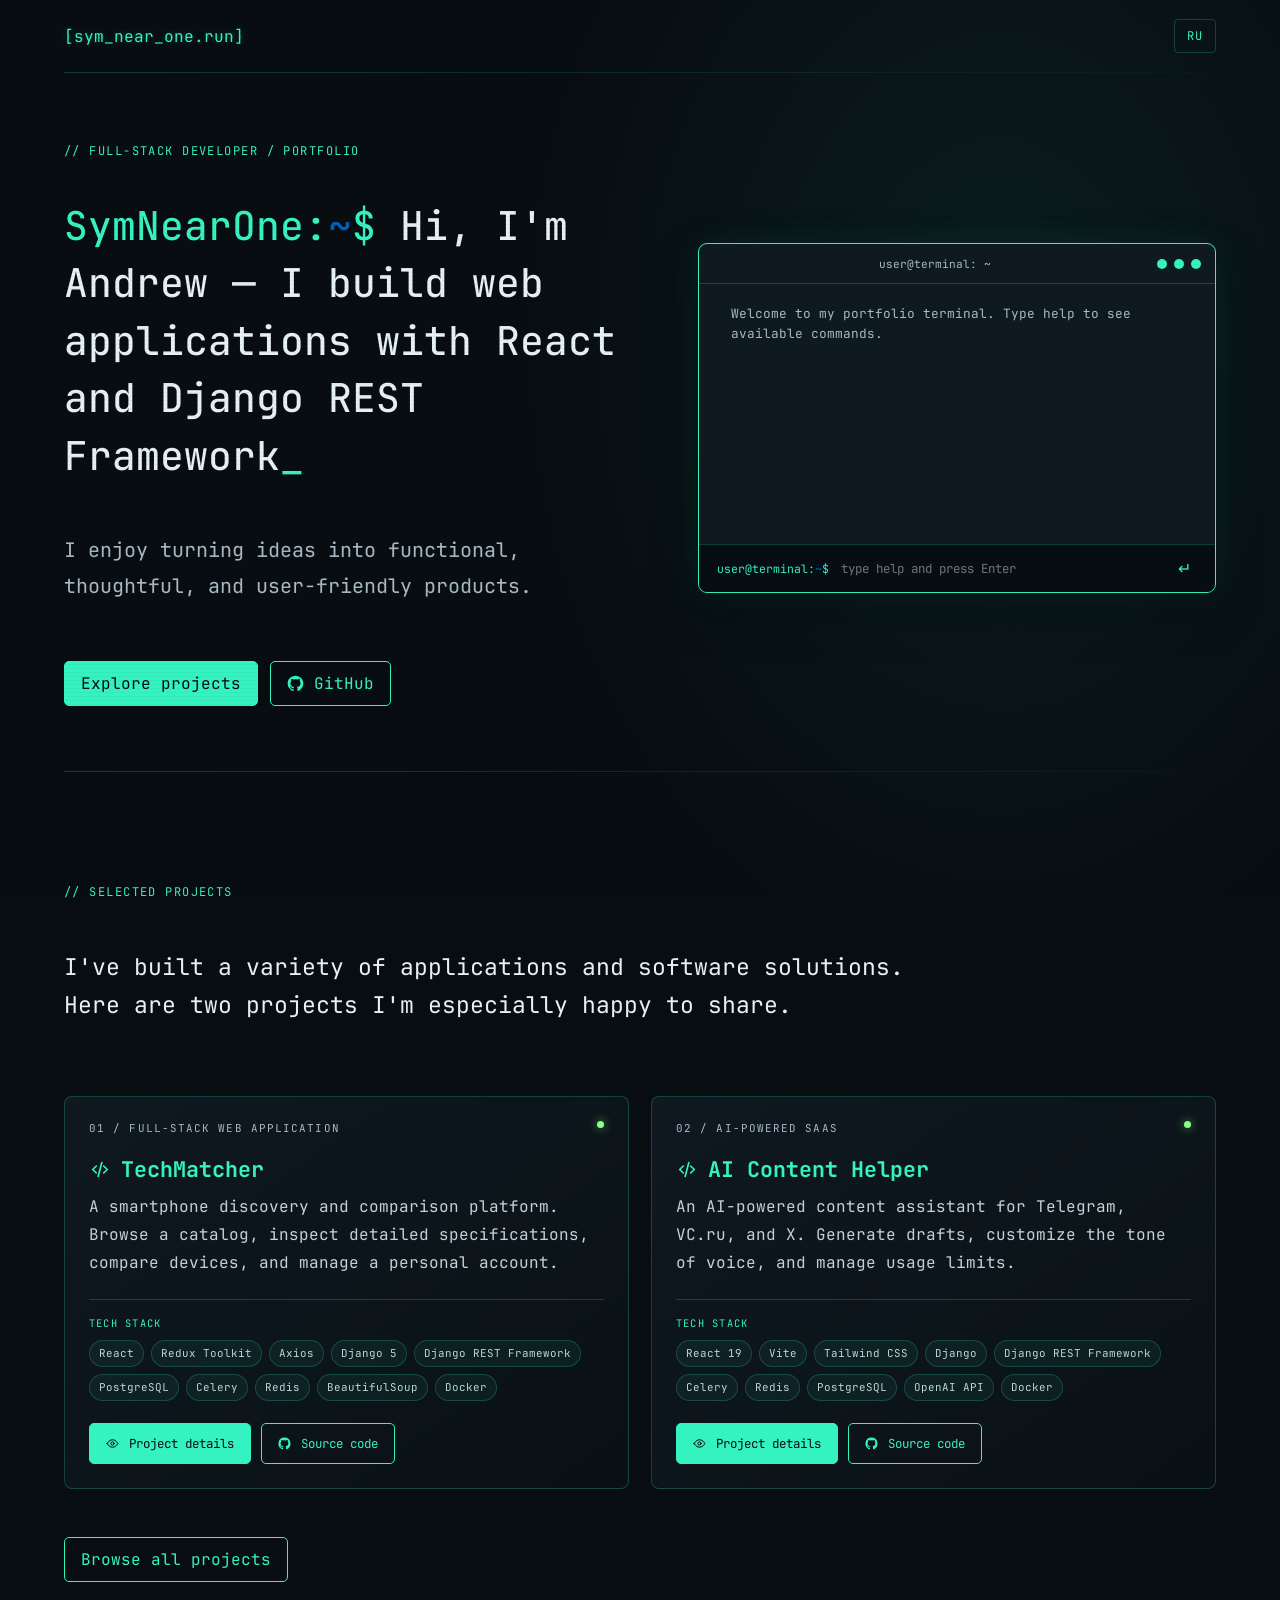
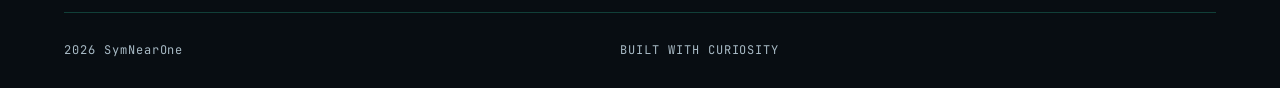
==== index.html @ 3c9dc96f "Add GitHub icon to hero action" ====
<!doctype html>
<html lang="en">
  <head>
    <meta charset="UTF-8" />
    <meta name="viewport" content="width=device-width, initial-scale=1.0" />
    <meta name="theme-color" content="#080d12" />
    <meta
      name="description"
      content="Andrew — full-stack developer building web applications."
    />
    <title>Andrew | Full-stack developer</title>
    <link rel="stylesheet" href="style.css" />
    <script src="projects-data.js" defer></script>
    <script src="script.js" defer></script>
  </head>
  <body>
    <header class="site-header">
      <a class="site-header__brand" href="index.html">[sym_near_one.run]</a>
      <!-- <nav class="site-nav" aria-label="Main navigation">
        <a
          href="index.html"
          aria-current="page"
          data-en="Home"
          data-ru="Главная"
          >Home</a
        >
        <a href="projects.html" data-en="Projects" data-ru="Проекты"
          >Projects</a
        >
        <a href="https://github.com/Na1x-dev" target="_blank" rel="noreferrer"
          >GitHub ↗</a
        >
      </nav> -->
      <button
        class="language-toggle"
        type="button"
        data-language-toggle
        aria-label="Switch language"
      >
        RU
      </button>
    </header>
    <main class="page-main">
      <div class="section-divider" aria-hidden="true"></div>
      <section class="hero">
        <div class="hero__content">
          <p
            class="hero__eyebrow"
            data-en="// FULL-STACK DEVELOPER / PORTFOLIO"
            data-ru="// FULL-STACK РАЗРАБОТЧИК / ПОРТФОЛИО"
          >
            // FULL-STACK DEVELOPER / PORTFOLIO
          </p>
          <h1 class="hero__title">
            <span class="hero__title-author"
              >SymNearOne:<span class="terminal-path">~</span>$ </span
            ><span
              data-en="Hi, I'm Andrew — I build web applications with React and Django REST Framework"
              data-ru="Привет, я Эндрю — разрабатываю веб-приложения на React и Django REST Framework"
              >Hi, I'm Andrew — I build web applications with React and Django
              REST Framework</span
            ><span class="hero__cursor">_</span>
          </h1>
          <p
            class="hero__description"
            data-en="I enjoy turning ideas into functional, thoughtful, and user-friendly products."
            data-ru="Мне нравится превращать идеи в функциональные, продуманные и удобные продукты."
          >
            I enjoy turning ideas into functional, thoughtful, and user-friendly
            products.
          </p>
          <div class="hero__actions">
            <a
              href="projects.html"
              class="button button--primary"
              data-en="Explore projects"
              data-ru="Посмотреть проекты"
              >Explore projects</a
            ><a
              href="https://github.com/Na1x-dev"
              class="button button--secondary"
              target="_blank"
              rel="noreferrer"
              ><img class="button__icon" src="sources/icons/github.svg" alt="" aria-hidden="true" />GitHub</a
            >
          </div>
        </div>
        <div class="hero__visual">
          <div class="terminal-window">
            <div class="terminal-window__bar">
              <span class="terminal-window__bar-status"></span>
              <span>user@terminal: ~</span>
              <div class="terminal-window__dots" aria-hidden="true">
                <span></span><span></span><span></span>
              </div>
            </div>
            <div
              class="terminal-window__content"
              id="terminal-output"
              role="log"
              aria-live="polite"
            >
              <p
                class="terminal-output"
                data-en="Welcome to my portfolio terminal. Type help to see available commands."
                data-ru="Добро пожаловать в терминал портфолио. Введите help для списка команд."
              >
                Welcome to my portfolio terminal. Type help to see available
                commands.
              </p>
            </div>
            <form class="terminal-input" id="terminal-form" autocomplete="off">
              <label class="terminal-input__prompt" for="terminal-command"
                >user@terminal:<span class="terminal-path">~</span>$</label
              ><input
                id="terminal-command"
                name="command"
                type="text"
                spellcheck="false"
                placeholder="type help and press Enter"
              /><button type="submit" aria-label="Run command">↵</button>
            </form>
          </div>
        </div>
      </section>
      <div class="section-divider" aria-hidden="true"></div>
      <section class="about" id="projects">
        <p
          class="section-label"
          data-en="// SELECTED PROJECTS"
          data-ru="// ИЗБРАННЫЕ ПРОЕКТЫ"
        >
          // SELECTED PROJECTS
        </p>
        <h2
          class="about__text"
          data-en="I've built a variety of applications and software solutions. Here are two projects I'm especially happy to share."
          data-ru="Я разрабатывал разные приложения и программные решения. Здесь — два проекта, которыми особенно хочу поделиться."
        >
          I've built a variety of applications and software solutions. Here are
          two projects I'm especially happy to share.
        </h2>
        <div class="projects-grid" id="featured-projects"></div>
        <div class="section-actions">
          <a
            class="button button--secondary"
            href="projects.html"
            data-en="Browse all projects"
            data-ru="Все проекты"
            >Browse all projects</a
          >
        </div>
      </section>
    </main>
    <footer class="site-footer">
      <span><span id="current-year"></span> SymNearOne</span
      ><span data-en="BUILT WITH CURIOSITY" data-ru="СОЗДАНО С ЛЮБОПЫТСТВОМ"
        >BUILT WITH CURIOSITY</span
      ><span class="footer-accent"></span>
    </footer>
  </body>
</html>
---- style.css ----
:root {
  color-scheme: dark;
  --text-color: #e5f0f4;
  --accent-color: #35f2c1;
  --background-color: #080d12;
  --surface-color: #101a21;
  --status-color: #8bff8a;
  --muted-color: #a8bac5;
  --border-color: rgba(53, 242, 193, 0.22);
  --terminal-path-color: #0061bb;
  --font-text: Inter, sans-serif;
  --font-mono: "JetBrains Mono", monospace;
}

@font-face {
  font-family: "JetBrains Mono";
  src: url("sources/fonts/JetBrainsMono-2.304/fonts/variable/JetBrainsMono[wght].ttf")
    format("truetype");
  font-weight: 100 800;
  font-style: normal;
  font-display: swap;
}

* {
  box-sizing: border-box;
}

html {
  scroll-behavior: smooth;
}

body {
  min-height: 100vh;
  margin: 0;
  padding: 0 5%;
  background:
    radial-gradient(
      ellipse at 78% 20%,
      rgba(53, 242, 193, 0.07),
      transparent 34%
    ),
    var(--background-color);
  color: var(--text-color);
  font-family: var(--font-mono);
}

.site-header,
.site-footer {
  display: flex;
  align-items: center;
  justify-content: space-between;
  min-height: 72px;
  gap: 20px;
}

.site-header__brand {
  color: var(--accent-color);
  text-decoration: none;
}

.site-header__status,
.site-footer,
.section-label {
  color: var(--muted-color);
  font-size: 0.75rem;
  letter-spacing: 0.08em;
}

.status-dot,
.project-card__indicator {
  display: inline-block;
  width: 7px;
  height: 7px;
  margin-right: 8px;
  border-radius: 50%;
  background: var(--status-color);
  box-shadow: 0 0 10px rgba(139, 255, 138, 0.65);
}

.section-divider {
  width: 100%;
  height: 1px;
  /* margin: 18px 0; */
  background: linear-gradient(
    90deg,
    var(--border-color),
    rgba(53, 242, 193, 0.02)
  );
}

.hero {
  display: flex;
  flex-direction: row;
  align-items: center;
  justify-content: space-between;
  gap: clamp(20px, 5vw, 50px);
  padding: 5% 0 65px;
}

.hero__content {
  display: flex;
  flex-direction: column;
  min-width: 0;
  width: 60%;
  gap: 1vh;
}

.hero__eyebrow,
.section-label {
  color: var(--accent-color);
  letter-spacing: 0.12em;
  font-size: 0.75rem;
}

.hero__title,
.intro__title {
  margin: 18px 0;
  color: var(--text-color);
  font-size: clamp(1.65rem, 3.1vw, 2.8rem);
  line-height: 1.45;
  font-weight: 500;
}

.hero__title-author {
  color: var(--accent-color);
}

.hero__cursor,
.terminal-cursor {
  color: var(--accent-color);
  animation: cursor-blink 1s steps(2, start) infinite;
}

@keyframes cursor-blink {
  to {
    visibility: hidden;
  }
}

.hero__description {
  max-width: 700px;
  color: var(--muted-color);
  line-height: 1.8;
  font-size: 20px;
}

.hero__actions {
  display: flex;
  flex-wrap: wrap;
  gap: 12px;
  margin-top: 28px;
}

.button {
  display: inline-flex;
  align-items: center;
  gap: 10px;
  padding: 11px 16px;
  border: 1px solid var(--accent-color);
  border-radius: 5px;
  color: var(--accent-color);
  text-decoration: none;
  transition:
    background-color 180ms ease,
    color 180ms ease,
    transform 180ms ease;
}

.button--primary {
  background: var(--accent-color);
  color: var(--background-color);
}
.button--primary:hover {
  background: transparent;
  color: var(--accent-color);
  box-shadow: 0 12px 35px rgba(53, 242, 193, 0.07);
}
.button--secondary {
  background: transparent;
}
.button--secondary:hover {
  background: var(--accent-color);
  color: var(--background-color);
  box-shadow: 0 12px 35px rgba(53, 242, 193, 0.07);
}

.terminal-window {
  position: relative;
  overflow: hidden;
  min-height: 300px;
  border: 1px solid var(--accent-color);
  border-radius: 9px;
  background: rgba(16, 26, 33, 0.96);
  box-shadow:
    0 0 35px rgba(53, 242, 193, 0.08),
    0 18px 50px rgba(0, 0, 0, 0.25);
}

.terminal-path {
  color: var(--terminal-path-color);
}

.terminal-window__bar {
  display: flex;
  align-items: center;

  justify-content: space-between;
  gap: 12px;
  min-height: 40px;
  padding: 0 14px;
  border-bottom: 1px solid var(--border-color);
  color: var(--muted-color);
  font-size: 0.7rem;
}

.terminal-window__dots {
  display: flex;
  gap: 7px;
}
.terminal-window__dots span {
  width: 10px;
  height: 10px;
  border-radius: 50%;
  background: #60727b;
}
.terminal-window__dots span {
  background: var(--accent-color);
}

.terminal-window__bar-status {
  color: var(--accent-color);
}

.terminal-window__content {
  position: relative;
  min-height: 260px;
  padding: 20px;
  font-size: clamp(0.68rem, 1vw, 0.82rem);
  line-height: 1.5;
}

.terminal-window__content p {
  position: relative;
  z-index: 1;
  margin: 0 0 10px;
}
.terminal-prompt {
  color: var(--accent-color);
}
.terminal-output {
  padding-left: 12px;
  color: var(--muted-color);
}
.terminal-output--success {
  color: var(--status-color);
}

.terminal-decoration {
  position: absolute;
  right: 16px;
  bottom: 12px;
  width: 34%;
  max-width: 180px;
  opacity: 0.25;
  stroke: var(--accent-color);
  stroke-width: 1.5;
}

.intro {
  padding: 42px 0;
}
.intro__title {
  max-width: 1000px;
  margin: 0;
  font-size: clamp(1.35rem, 2.4vw, 2rem);
}

.about {
  padding: 100px 0 30px;
  display: flex;
  flex-direction: column;
  gap: 20px;
}

.about__text {
  max-width: 850px;
  margin: 16px 0 32px;
  color: var(--text-color);
  font-size: clamp(1.1rem, 1.8vw, 1.5rem);
  line-height: 1.65;
  font-weight: 400;
}

.projects-grid {
  margin-top: 20px;
  display: grid;
  grid-template-columns: repeat(2, minmax(0, 1fr));
  gap: 22px;
}

.project-card {
  display: flex;
  flex-direction: column;
  min-width: 0;
  padding: 24px;
  border: 1px solid var(--border-color);
  border-radius: 8px;
  background: linear-gradient(
    145deg,
    rgba(16, 26, 33, 0.95),
    rgba(10, 17, 22, 0.9)
  );
  transition:
    border-color 180ms ease,
    transform 180ms ease,
    box-shadow 180ms ease;
}

.project-card:hover {
  transform: translateY(-4px);
  border-color: var(--accent-color);
  box-shadow: 0 12px 35px rgba(53, 242, 193, 0.07);
}

.project-card__topline {
  display: flex;
  justify-content: space-between;
  color: var(--muted-color);
  font-size: 0.68rem;
  letter-spacing: 0.1em;
}

.project-card__indicator {
  margin: 0;
}
.project-card__title {
  margin: 24px 0 10px;
  color: var(--accent-color);
  font-size: 1.35rem;
}
.project-card__description {
  color: var(--muted-color);
  line-height: 1.75;
}
.project-card__stack {
  margin-top: auto;
  padding-top: 14px;
  color: var(--text-color);
  font-size: 0.75rem;
  line-height: 1.8;
}
.project-card__link {
  align-self: flex-start;
  margin-top: 18px;
  color: var(--accent-color);
  text-decoration: none;
}
.project-card__link:hover {
  text-decoration: underline;
}

.site-footer {
  min-height: 76px;
  border-top: 1px solid var(--border-color);
}

.footer-accent {
  color: var(--accent-color);
}

@media (max-width: 760px) {
  body {
    padding: 0 6%;
  }
  .hero {
    grid-template-columns: 1fr;
    padding: 35px 0 45px;
  }
  .hero__visual {
    width: 100%;
  }
  .projects-grid {
    grid-template-columns: 1fr;
  }
  .site-footer {
    align-items: flex-start;
    flex-direction: column;
    justify-content: center;
    gap: 8px;
    padding: 18px 0;
  }
}

@media (prefers-reduced-motion: reduce) {
  *,
  *::before,
  *::after {
    scroll-behavior: auto !important;
    animation-duration: 0.01ms !important;
    transition-duration: 0.01ms !important;
  }
}

/* Shared navigation and interactive terminal */
.site-nav {
  display: flex;
  align-items: center;
  gap: 22px;
}
.site-nav a,
.text-link {
  color: var(--muted-color);
  font-size: 0.78rem;
  text-decoration: none;
}
.site-nav a:hover,
.site-nav a[aria-current="page"],
.text-link:hover {
  color: var(--accent-color);
}
.terminal-input {
  position: relative;
  z-index: 2;
  display: flex;
  align-items: center;
  gap: 10px;
  padding: 12px 18px;
  border-top: 1px solid var(--border-color);
  background: rgba(5, 10, 14, 0.7);
}
.terminal-input__prompt {
  flex: 0 0 auto;
  color: var(--accent-color);
  font-size: 0.72rem;
}
.terminal-input input {
  width: 100%;
  min-width: 0;
  border: 0;
  outline: 0;
  background: transparent;
  color: var(--text-color);
  font: inherit;
  font-size: 0.78rem;
}
.terminal-input button {
  border: 0;
  background: transparent;
  color: var(--accent-color);
  font: inherit;
  cursor: pointer;
}
.terminal-window__content {
  max-height: 290px;
  overflow-y: auto;
}
.terminal-window__content p {
  overflow-wrap: anywhere;
}
.terminal-command-line {
  color: var(--accent-color);
}
.terminal-error {
  color: #ff8585;
}
.projects-page,
.project-detail {
  min-height: 65vh;
  padding: 42px 0 70px;
}
.page-title {
  margin: 16px 0;
  color: var(--text-color);
  font-size: clamp(2rem, 5vw, 3.8rem);
  line-height: 1.2;
  font-weight: 500;
}
.page-lead {
  max-width: 760px;
  color: var(--muted-color);
  line-height: 1.8;
}
.projects-toolbar {
  display: flex;
  align-items: center;
  justify-content: space-between;
  gap: 16px;
  margin: 34px 0 18px;
  padding-bottom: 14px;
  border-bottom: 1px solid var(--border-color);
}
.projects-grid--archive {
  grid-template-columns: repeat(2, minmax(0, 1fr));
}
.section-actions {
  margin-top: 28px;
}
.project-card__actions {
  display: flex;
  flex-wrap: wrap;
  gap: 20px;
  margin-top: 16px;
}
.project-card__actions .project-card__link {
  margin-top: 0;
}
.detail-layout {
  display: grid;
  grid-template-columns: repeat(2, minmax(0, 1fr));
  gap: 20px;
  margin: 34px 0;
}
.detail-panel {
  padding: 24px;
  border: 1px solid var(--border-color);
  border-radius: 8px;
  background: rgba(16, 26, 33, 0.7);
}
.detail-panel__title {
  margin-top: 0;
  color: var(--accent-color);
  font-size: 1.1rem;
}
.feature-list {
  padding-left: 20px;
  color: var(--muted-color);
  line-height: 2;
}
.stack-list {
  display: flex;
  flex-wrap: wrap;
  gap: 9px;
  padding: 0;
  list-style: none;
}
.stack-list li {
  padding: 7px 10px;
  border: 1px solid var(--border-color);
  border-radius: 4px;
  color: var(--muted-color);
  font-size: 0.78rem;
}
@media (max-width: 760px) {
  .site-header {
    flex-wrap: wrap;
    padding: 14px 0;
  }
  .site-nav {
    order: 3;
    width: 100%;
    justify-content: space-between;
  }
  .site-header__status {
    font-size: 0.65rem;
  }
  .terminal-input {
    flex-wrap: wrap;
  }
  .projects-grid--archive,
  .detail-layout {
    grid-template-columns: 1fr;
  }
  .projects-toolbar {
    align-items: flex-start;
    flex-direction: column;
  }
}

/* Language switcher */
.language-toggle {
  flex: 0 0 auto;
  padding: 8px 12px;
  border: 1px solid var(--border-color);
  border-radius: 4px;
  background: transparent;
  color: var(--accent-color);
  font: inherit;
  font-size: 0.75rem;
  letter-spacing: 0.08em;
  cursor: pointer;
  transition:
    background-color 180ms ease,
    color 180ms ease,
    border-color 180ms ease;
}
.language-toggle:hover {
  border-color: var(--accent-color);
  background: var(--accent-color);
  color: var(--background-color);
}


/* Small visual polish: CRT layer, project cards, icons, and native scrollbars. */
.site-header__brand {
  position: relative;
  display: inline-block;
  text-shadow: 0 0 8px rgba(53, 242, 193, 0.28);
  animation: brand-flicker 7s infinite;
}
.site-header__brand::after {
  content: "[sym_near_one.run]";
  position: absolute;
  inset: 0;
  color: var(--accent-color);
  opacity: 0.22;
  transform: translateX(1px);
  clip-path: inset(48% 0 38% 0);
  pointer-events: none;
}
@keyframes brand-flicker {
  0%, 96%, 100% { opacity: 1; }
  97% { opacity: 0.82; }
  98% { opacity: 1; }
}
body::after {
  content: "";
  position: fixed;
  inset: 0;
  z-index: 50;
  pointer-events: none;
  background: repeating-linear-gradient(
    to bottom,
    rgba(0, 0, 0, 0.11) 0,
    rgba(0, 0, 0, 0.11) 1px,
    transparent 1px,
    transparent 4px
  );
  opacity: 0.28;
}
.project-card {
  position: relative;
  gap: 0;
}
.project-card--clickable {
  cursor: pointer;
}
.project-card__hit-area {
  position: absolute;
  z-index: 1;
  inset: 0;
  border-radius: inherit;
}
.project-card__hit-area:focus-visible {
  outline: 2px solid var(--accent-color);
  outline-offset: 4px;
}
.project-card__topline,
.project-card__main,
.project-card__meta,
.project-card__actions {
  position: relative;
  z-index: 2;
  pointer-events: none;
}
.project-card__actions a {
  pointer-events: auto;
}
.project-card__title {
  display: flex;
  align-items: center;
  gap: 10px;
  margin: 20px 0 10px;
}
.project-card__title-icon,
.button__icon {
  display: inline-block;
  width: 1em;
  height: 1em;
  flex: 0 0 auto;
  object-fit: contain;
}
.project-card__description {
  max-width: 62ch;
  margin: 0;
  color: #c3d1d8;
  line-height: 1.75;
}
.project-card__meta {
  margin-top: 22px;
  padding-top: 16px;
  border-top: 1px solid var(--border-color);
}
.project-card__meta-label {
  display: block;
  margin-bottom: 10px;
  color: var(--accent-color);
  font-size: 0.65rem;
  letter-spacing: 0.12em;
}
.project-card__stack {
  display: flex;
  flex-wrap: wrap;
  gap: 7px;
  margin: 0;
  padding: 0;
}
.project-card__tag {
  display: inline-flex;
  align-items: center;
  padding: 5px 9px;
  border: 1px solid rgba(53, 242, 193, 0.2);
  border-radius: 999px;
  background: rgba(53, 242, 193, 0.055);
  color: #b9d8d1;
  font-size: 0.68rem;
  line-height: 1.35;
}
.project-card__actions {
  display: flex;
  flex-wrap: wrap;
  gap: 10px;
  margin-top: 22px;
}
.project-card__actions .button {
  font-size: 0.78rem;
}
.project-card__actions .button:hover {
  transform: translateY(-2px);
}
.project-card:hover .project-card__title {
  text-shadow: 0 0 12px rgba(53, 242, 193, 0.18);
}
.button__icon {
  width: 1.05em;
  height: 1.05em;
}
.button--primary .button__icon {
  filter: brightness(0);
}
.button--secondary .button__icon {
  filter: none;
}
.project-card__indicator {
  flex: 0 0 auto;
}

/* Transparent track; accent thumb and arrow controls where WebKit supports them.
   scrollbar-gutter stays automatic so the page does not reserve an extra gutter. */
html {
  scrollbar-gutter: auto;
  scrollbar-width: thin;
  scrollbar-color: var(--accent-color) transparent;
}
html::-webkit-scrollbar,
body::-webkit-scrollbar {
  width: 11px;
  height: 11px;
}
html::-webkit-scrollbar-track,
body::-webkit-scrollbar-track {
  background: transparent;
}
html::-webkit-scrollbar-thumb,
body::-webkit-scrollbar-thumb {
  border: 3px solid transparent;
  border-radius: 999px;
  background: var(--accent-color);
  background-clip: padding-box;
}
html::-webkit-scrollbar-thumb:hover,
body::-webkit-scrollbar-thumb:hover {
  background: #8affdf;
  background-clip: padding-box;
}
html::-webkit-scrollbar-button,
body::-webkit-scrollbar-button {
  display: block;
  height: 12px;
  background-color: transparent;
}
html::-webkit-scrollbar-button:vertical:decrement,
body::-webkit-scrollbar-button:vertical:decrement {
  background:
    linear-gradient(135deg, transparent 48%, var(--accent-color) 49% 62%, transparent 63%) center 6px / 7px 7px no-repeat;
}
html::-webkit-scrollbar-button:vertical:increment,
body::-webkit-scrollbar-button:vertical:increment {
  background:
    linear-gradient(315deg, transparent 48%, var(--accent-color) 49% 62%, transparent 63%) center 0 / 7px 7px no-repeat;
}
@media (max-width: 760px) {
  .project-card { padding: 20px; }
  .project-card__actions .button { flex: 1 1 auto; justify-content: center; }
}
@media (prefers-reduced-motion: reduce) {
  .site-header__brand { animation: none; }
}
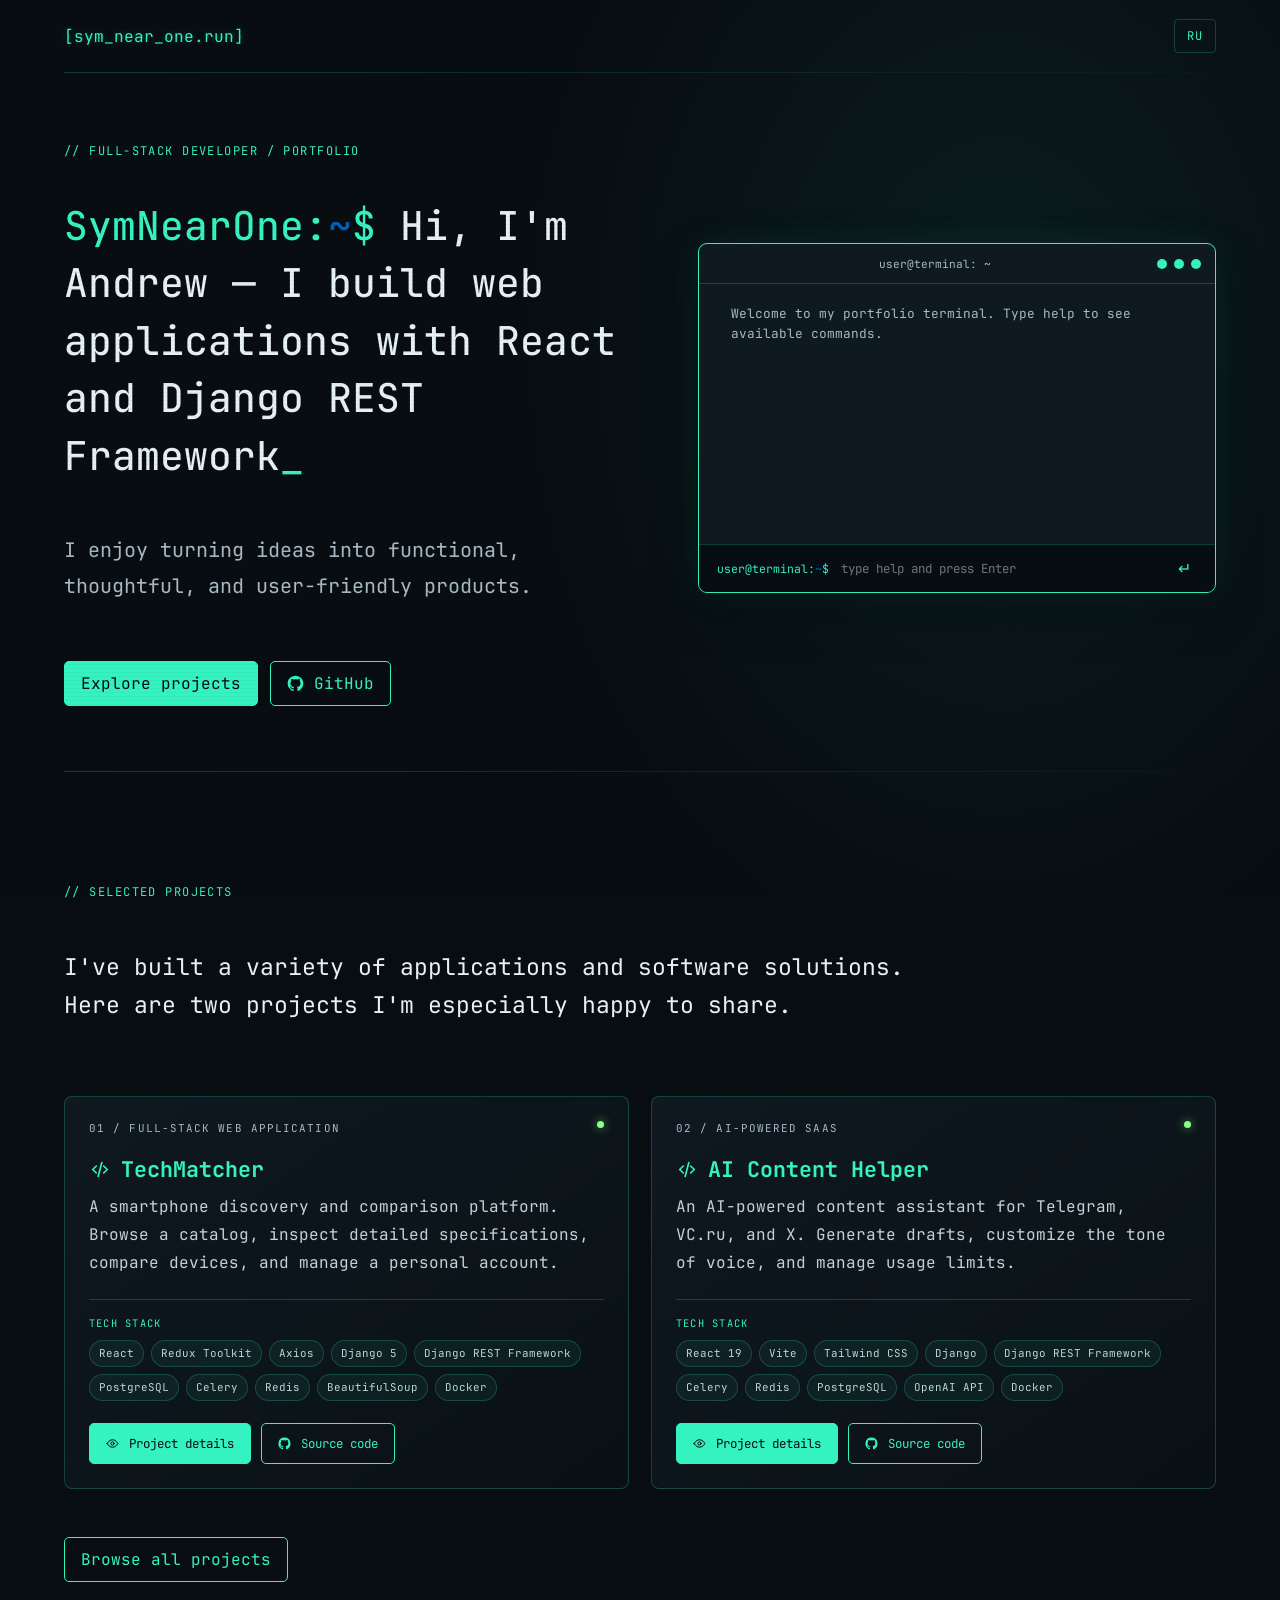
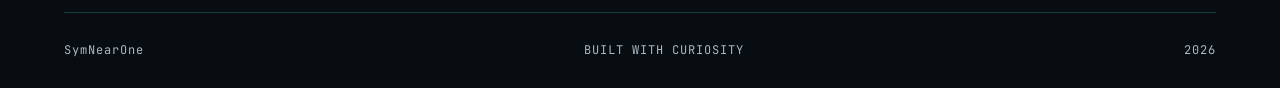
==== commit d9495d13: "fix: footer" ====
--- a/index.html
+++ b/index.html
@@ -81,7 +81,12 @@
               class="button button--secondary"
               target="_blank"
               rel="noreferrer"
-              ><img class="button__icon" src="sources/icons/github.svg" alt="" aria-hidden="true" />GitHub</a
+              ><img
+                class="button__icon"
+                src="sources/icons/github.svg"
+                alt=""
+                aria-hidden="true"
+              />GitHub</a
             >
           </div>
         </div>
@@ -153,10 +158,10 @@
       </section>
     </main>
     <footer class="site-footer">
-      <span><span id="current-year"></span> SymNearOne</span
+      <span> SymNearOne</span
       ><span data-en="BUILT WITH CURIOSITY" data-ru="СОЗДАНО С ЛЮБОПЫТСТВОМ"
         >BUILT WITH CURIOSITY</span
-      ><span class="footer-accent"></span>
+      ><span id="current-year"></span>
     </footer>
   </body>
 </html>
--- a/style.css
+++ b/style.css
@@ -737,6 +737,7 @@
 /* Transparent track; accent thumb and arrow controls where WebKit supports them.
    scrollbar-gutter stays automatic so the page does not reserve an extra gutter. */
 html {
+  overflow-y: overlay; /* Legacy WebKit hint: overlay scrollbar where supported. */
   scrollbar-gutter: auto;
   scrollbar-width: thin;
   scrollbar-color: var(--accent-color) transparent;
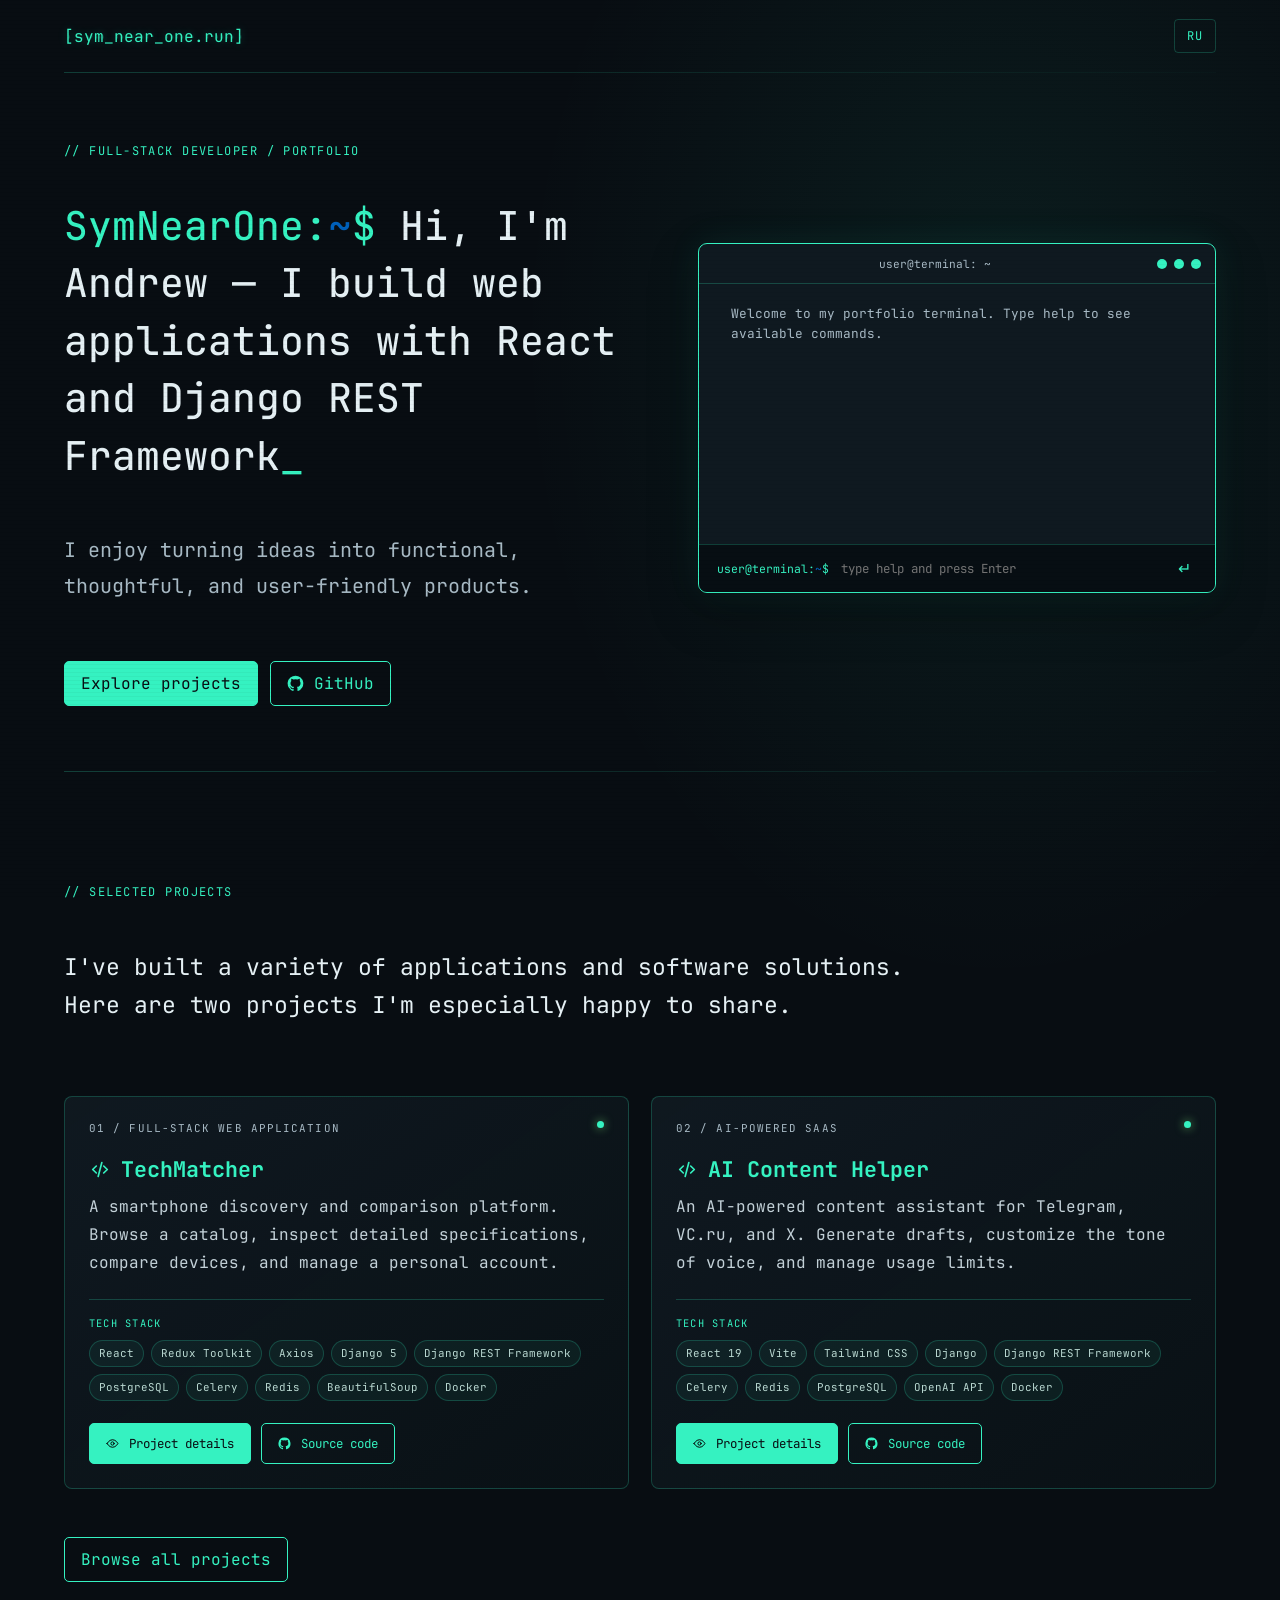
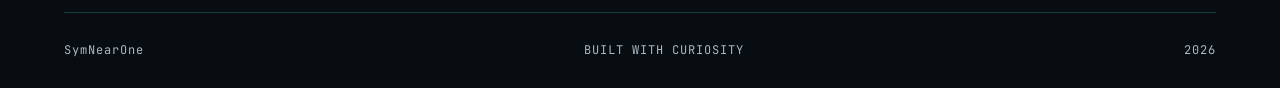
==== commit 597beba8: "fix: styles" ====
--- a/index.html
+++ b/index.html
@@ -8,10 +8,11 @@
       name="description"
       content="Andrew — full-stack developer building web applications."
     />
-    <title>Andrew | Full-stack developer</title>
+    <title>[symnearone]</title>
     <link rel="stylesheet" href="style.css" />
     <script src="projects-data.js" defer></script>
     <script src="script.js" defer></script>
+    <link rel="icon" type="image/svg+xml" href="sources/favicon.svg" />
   </head>
   <body>
     <header class="site-header">
--- a/style.css
+++ b/style.css
@@ -73,7 +73,7 @@
   height: 7px;
   margin-right: 8px;
   border-radius: 50%;
-  background: var(--status-color);
+  background: var(--accent-color);
   box-shadow: 0 0 10px rgba(139, 255, 138, 0.65);
 }
 
@@ -589,7 +589,6 @@
   color: var(--background-color);
 }
 
-
 /* Small visual polish: CRT layer, project cards, icons, and native scrollbars. */
 .site-header__brand {
   position: relative;
@@ -608,9 +607,17 @@
   pointer-events: none;
 }
 @keyframes brand-flicker {
-  0%, 96%, 100% { opacity: 1; }
-  97% { opacity: 0.82; }
-  98% { opacity: 1; }
+  0%,
+  96%,
+  100% {
+    opacity: 1;
+  }
+  97% {
+    opacity: 0.82;
+  }
+  98% {
+    opacity: 1;
+  }
 }
 body::after {
   content: "";
@@ -771,18 +778,35 @@
 }
 html::-webkit-scrollbar-button:vertical:decrement,
 body::-webkit-scrollbar-button:vertical:decrement {
-  background:
-    linear-gradient(135deg, transparent 48%, var(--accent-color) 49% 62%, transparent 63%) center 6px / 7px 7px no-repeat;
+  background: linear-gradient(
+      135deg,
+      transparent 48%,
+      var(--accent-color) 49% 62%,
+      transparent 63%
+    )
+    center 6px / 7px 7px no-repeat;
 }
 html::-webkit-scrollbar-button:vertical:increment,
 body::-webkit-scrollbar-button:vertical:increment {
-  background:
-    linear-gradient(315deg, transparent 48%, var(--accent-color) 49% 62%, transparent 63%) center 0 / 7px 7px no-repeat;
+  background: linear-gradient(
+      315deg,
+      transparent 48%,
+      var(--accent-color) 49% 62%,
+      transparent 63%
+    )
+    center 0 / 7px 7px no-repeat;
 }
 @media (max-width: 760px) {
-  .project-card { padding: 20px; }
-  .project-card__actions .button { flex: 1 1 auto; justify-content: center; }
+  .project-card {
+    padding: 20px;
+  }
+  .project-card__actions .button {
+    flex: 1 1 auto;
+    justify-content: center;
+  }
 }
 @media (prefers-reduced-motion: reduce) {
-  .site-header__brand { animation: none; }
-}
+  .site-header__brand {
+    animation: none;
+  }
+}
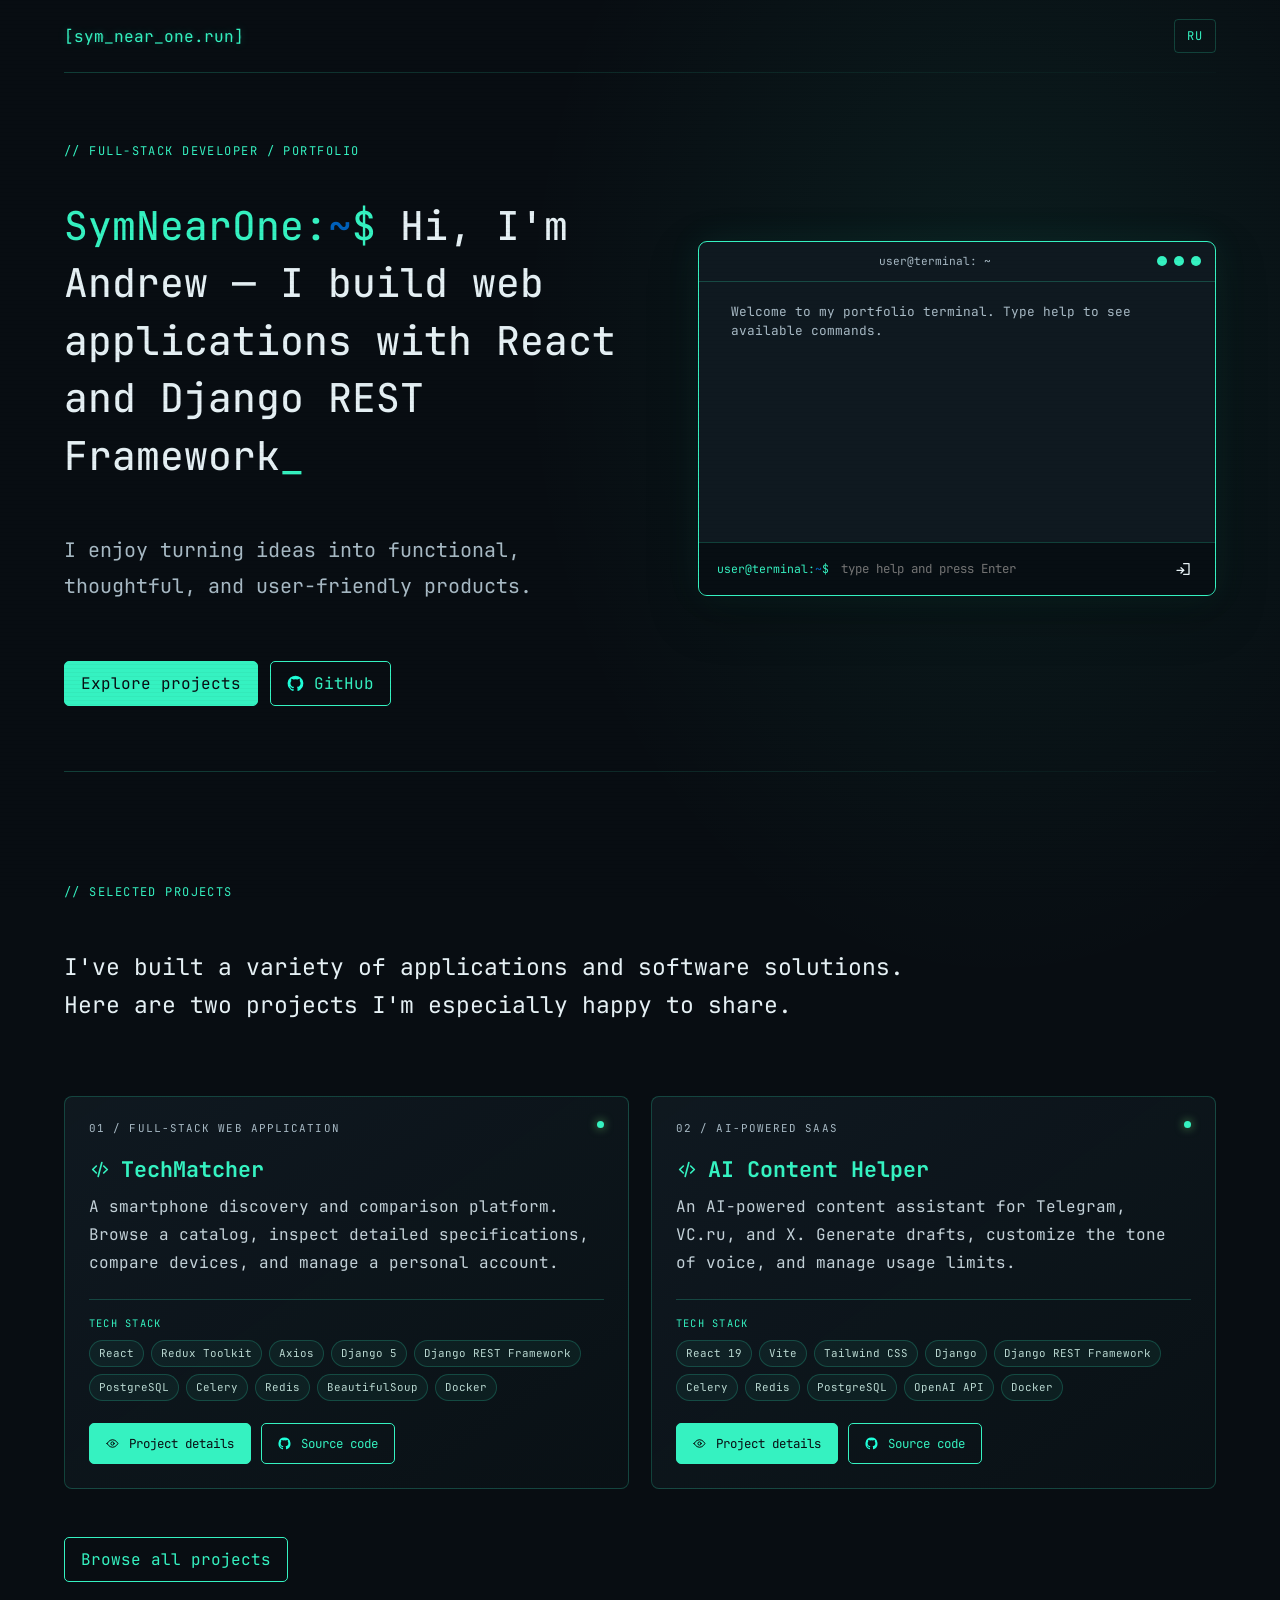
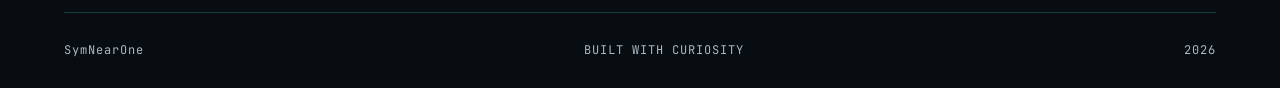
==== commit 24da26f6: "Add SVG icons to interface buttons" ====
--- a/index.html
+++ b/index.html
@@ -38,7 +38,7 @@
         data-language-toggle
         aria-label="Switch language"
       >
-        RU
+        <img class="button__icon" src="sources/icons/language.svg" alt="" aria-hidden="true" />RU
       </button>
     </header>
     <main class="page-main">
@@ -76,7 +76,7 @@
               class="button button--primary"
               data-en="Explore projects"
               data-ru="Посмотреть проекты"
-              >Explore projects</a
+              ><img class="button__icon" src="sources/icons/arrow-up-right.svg" alt="" aria-hidden="true" />Explore projects</a
             ><a
               href="https://github.com/Na1x-dev"
               class="button button--secondary"
@@ -124,7 +124,7 @@
                 type="text"
                 spellcheck="false"
                 placeholder="type help and press Enter"
-              /><button type="submit" aria-label="Run command">↵</button>
+              /><button type="submit" aria-label="Run command"><img class="button__icon" src="sources/icons/terminal-enter.svg" alt="" aria-hidden="true" /></button>
             </form>
           </div>
         </div>
--- a/style.css
+++ b/style.css
@@ -810,3 +810,51 @@
     animation: none;
   }
 }
+
+
+/* Accessible icon hover states and terminal command effects */
+.button__icon, .language-toggle__icon, .terminal-submit__icon {
+  transition: filter 180ms ease, transform 180ms ease;
+}
+.button:hover .button__icon, .language-toggle:hover .language-toggle__icon,
+.terminal-input button:hover .terminal-submit__icon {
+  transform: translateX(2px);
+  filter: brightness(0) saturate(100%) invert(58%) sepia(90%) saturate(440%) hue-rotate(290deg) brightness(105%);
+}
+.button--primary .button__icon { filter: brightness(0); }
+.button--primary:hover .button__icon { filter: brightness(0) invert(1); }
+.button--secondary .button__icon { filter: brightness(0) saturate(100%) invert(83%) sepia(31%) saturate(1040%) hue-rotate(105deg); }
+.button--secondary:hover .button__icon { filter: brightness(0); }
+.hero__title, .page-title { text-decoration: none; }
+.hero__title *, .page-title * { text-decoration: none; }
+.terminal-link-line a { color: var(--accent-color); text-decoration: none; border-bottom: 1px dashed currentColor; }
+.terminal-link-line a:hover { color: #fff; }
+:root[data-terminal-theme="pink"] {
+  --accent-color: #ff4f91;
+  --border-color: rgba(255, 79, 145, .25);
+  --status-color: #ff9cbd;
+  --terminal-path-color: #ff8ab5;
+}
+.terminal-glitch { animation: terminal-glitch 140ms steps(2, end) 8; }
+@keyframes terminal-glitch {
+  0% { transform: translate(0); filter: none; }
+  25% { transform: translate(2px, -1px); filter: hue-rotate(90deg); }
+  50% { transform: translate(-2px, 1px); filter: contrast(1.5); }
+  75% { transform: translate(1px, 2px); filter: hue-rotate(-90deg); }
+}
+.terminal-matrix-mode::before {
+  content: "01001010 01010101 01010011 01010100 01000001 01001110 01001111";
+  position: fixed; inset: 0; z-index: 40; pointer-events: none;
+  display: grid; place-items: center; color: #54ff75;
+  font-size: clamp(12px, 2vw, 24px); letter-spacing: .2em;
+  text-shadow: 0 0 12px #00ff48; opacity: .72;
+  animation: matrix-fade 2.6s ease forwards;
+}
+.terminal-matrix { color: #54ff75; text-shadow: 0 0 8px #00ff48; }
+@keyframes matrix-fade { 0% { opacity: 0; } 15% { opacity: .8; } 80% { opacity: .8; } 100% { opacity: 0; } }
+.terminal-hack { color: var(--status-color); }
+.language-toggle { display: inline-flex; align-items: center; gap: 7px; }
+.terminal-input button { display: inline-flex; align-items: center; justify-content: center; min-width: 28px; min-height: 28px; }
+@media (prefers-reduced-motion: reduce) {
+  .terminal-glitch, .terminal-matrix-mode::before { animation: none; }
+}
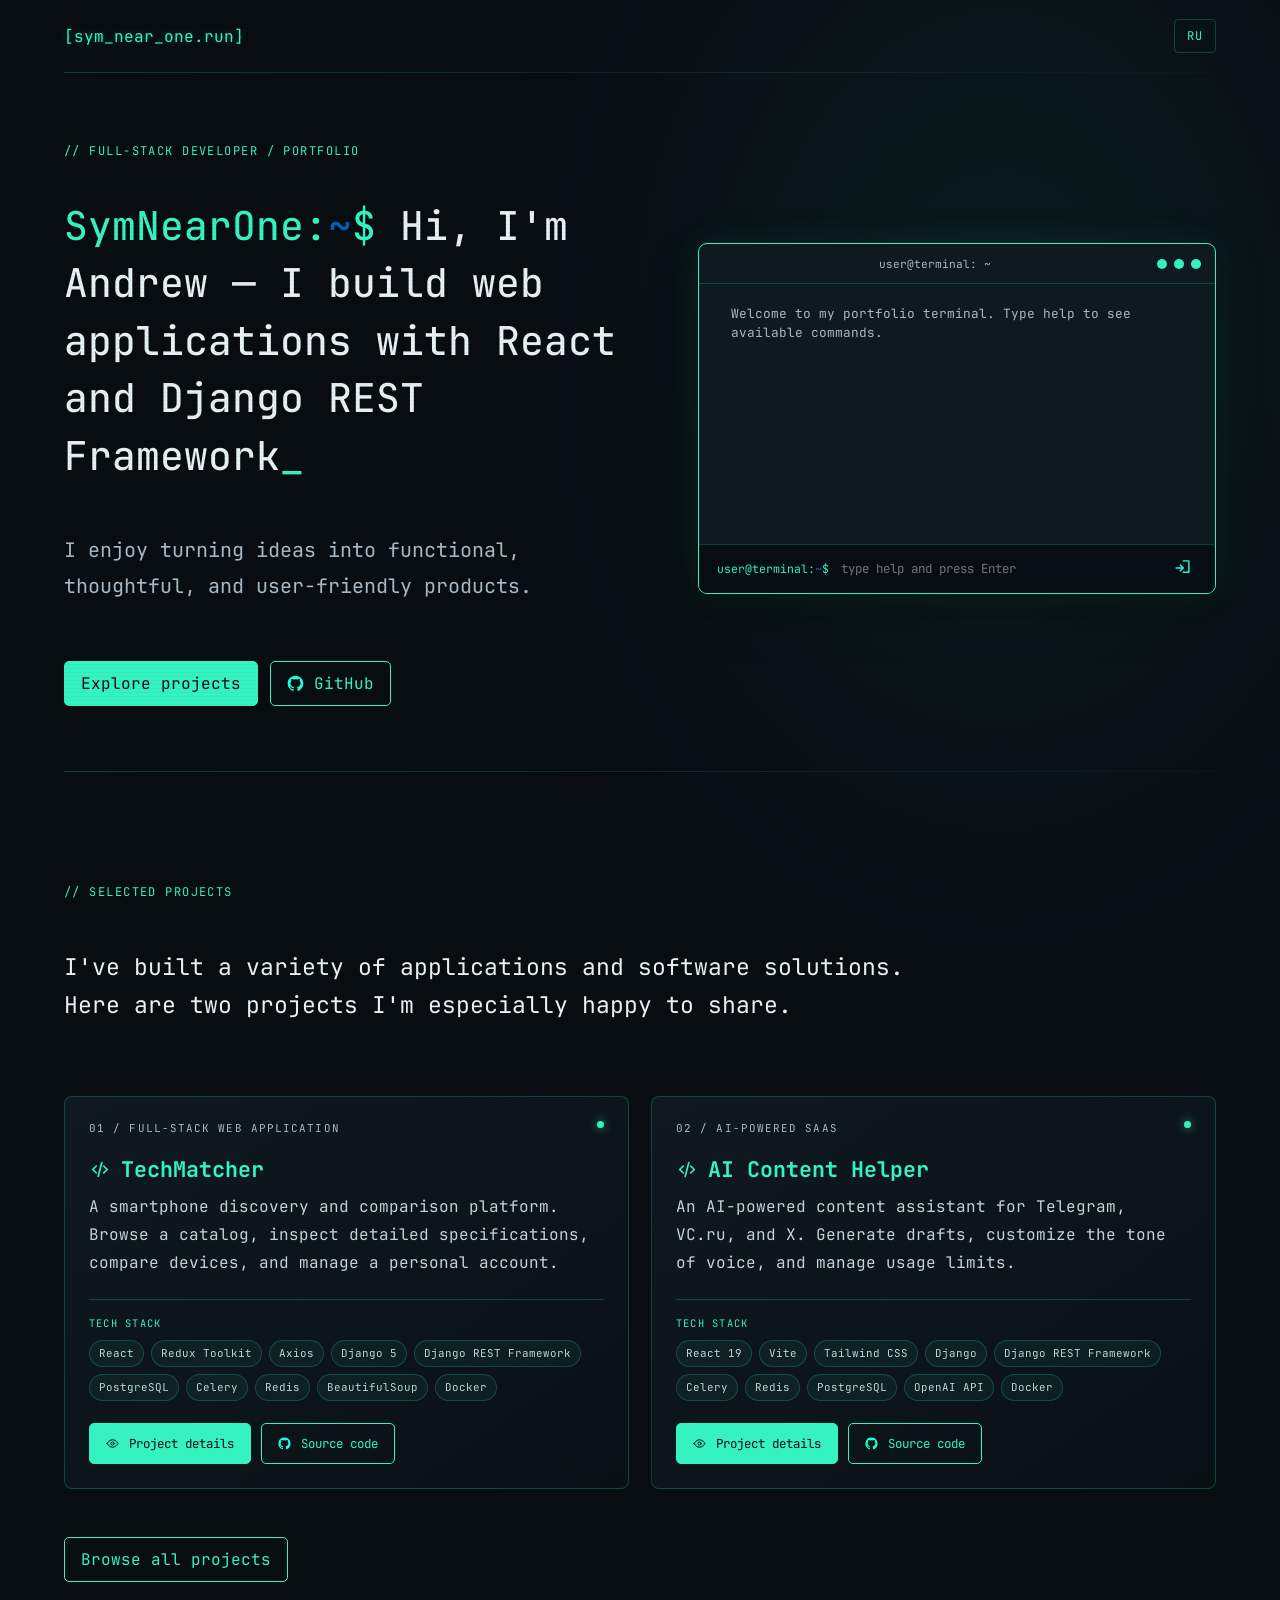
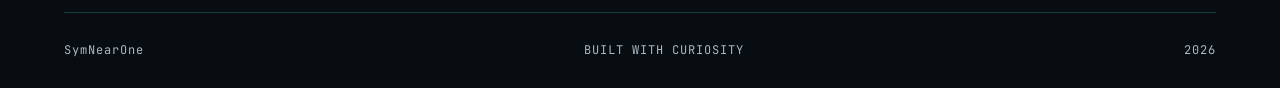
==== commit d3143529: "Polish homepage actions and shared shell" ====
--- a/index.html
+++ b/index.html
@@ -17,27 +17,7 @@
   <body>
     <header class="site-header">
       <a class="site-header__brand" href="index.html">[sym_near_one.run]</a>
-      <!-- <nav class="site-nav" aria-label="Main navigation">
-        <a
-          href="index.html"
-          aria-current="page"
-          data-en="Home"
-          data-ru="Главная"
-          >Home</a
-        >
-        <a href="projects.html" data-en="Projects" data-ru="Проекты"
-          >Projects</a
-        >
-        <a href="https://github.com/Na1x-dev" target="_blank" rel="noreferrer"
-          >GitHub ↗</a
-        >
-      </nav> -->
-      <button
-        class="language-toggle"
-        type="button"
-        data-language-toggle
-        aria-label="Switch language"
-      >
+      <button class="language-toggle" type="button" data-language-toggle aria-label="Switch language">
         <img class="button__icon" src="sources/icons/language.svg" alt="" aria-hidden="true" />RU
       </button>
     </header>
@@ -159,10 +139,9 @@
       </section>
     </main>
     <footer class="site-footer">
-      <span> SymNearOne</span
-      ><span data-en="BUILT WITH CURIOSITY" data-ru="СОЗДАНО С ЛЮБОПЫТСТВОМ"
-        >BUILT WITH CURIOSITY</span
-      ><span id="current-year"></span>
+      <span>SymNearOne</span>
+      <span data-en="BUILT WITH CURIOSITY" data-ru="СОЗДАНО С ЛЮБОПЫТСТВОМ">BUILT WITH CURIOSITY</span>
+      <span id="current-year"></span>
     </footer>
   </body>
 </html>
--- a/style.css
+++ b/style.css
@@ -6,7 +6,7 @@
   --surface-color: #101a21;
   --status-color: #8bff8a;
   --muted-color: #a8bac5;
-  --border-color: rgba(53, 242, 193, 0.22);
+  --border-color: color-mix(in srgb, var(--accent-color) 22%, transparent);
   --terminal-path-color: #0061bb;
   --font-text: Inter, sans-serif;
   --font-mono: "JetBrains Mono", monospace;
@@ -36,7 +36,7 @@
   background:
     radial-gradient(
       ellipse at 78% 20%,
-      rgba(53, 242, 193, 0.07),
+      color-mix(in srgb, var(--accent-color) 7%, transparent),
       transparent 34%
     ),
     var(--background-color);
@@ -74,7 +74,7 @@
   margin-right: 8px;
   border-radius: 50%;
   background: var(--accent-color);
-  box-shadow: 0 0 10px rgba(139, 255, 138, 0.65);
+  box-shadow: 0 0 10px color-mix(in srgb, var(--accent-color) 65%, transparent);
 }
 
 .section-divider {
@@ -84,7 +84,7 @@
   background: linear-gradient(
     90deg,
     var(--border-color),
-    rgba(53, 242, 193, 0.02)
+    color-mix(in srgb, var(--accent-color) 2%, transparent)
   );
 }
 
@@ -173,7 +173,7 @@
 .button--primary:hover {
   background: transparent;
   color: var(--accent-color);
-  box-shadow: 0 12px 35px rgba(53, 242, 193, 0.07);
+  box-shadow: 0 12px 35px color-mix(in srgb, var(--accent-color) 7%, transparent);
 }
 .button--secondary {
   background: transparent;
@@ -181,7 +181,7 @@
 .button--secondary:hover {
   background: var(--accent-color);
   color: var(--background-color);
-  box-shadow: 0 12px 35px rgba(53, 242, 193, 0.07);
+  box-shadow: 0 12px 35px color-mix(in srgb, var(--accent-color) 7%, transparent);
 }
 
 .terminal-window {
@@ -192,7 +192,7 @@
   border-radius: 9px;
   background: rgba(16, 26, 33, 0.96);
   box-shadow:
-    0 0 35px rgba(53, 242, 193, 0.08),
+    0 0 35px color-mix(in srgb, var(--accent-color) 8%, transparent),
     0 18px 50px rgba(0, 0, 0, 0.25);
 }
 
@@ -319,7 +319,7 @@
 .project-card:hover {
   transform: translateY(-4px);
   border-color: var(--accent-color);
-  box-shadow: 0 12px 35px rgba(53, 242, 193, 0.07);
+  box-shadow: 0 12px 35px color-mix(in srgb, var(--accent-color) 7%, transparent);
 }
 
 .project-card__topline {
@@ -593,7 +593,7 @@
 .site-header__brand {
   position: relative;
   display: inline-block;
-  text-shadow: 0 0 8px rgba(53, 242, 193, 0.28);
+  text-shadow: 0 0 8px color-mix(in srgb, var(--accent-color) 28%, transparent);
   animation: brand-flicker 7s infinite;
 }
 .site-header__brand::after {
@@ -705,9 +705,9 @@
   display: inline-flex;
   align-items: center;
   padding: 5px 9px;
-  border: 1px solid rgba(53, 242, 193, 0.2);
+  border: 1px solid color-mix(in srgb, var(--accent-color) 20%, transparent);
   border-radius: 999px;
-  background: rgba(53, 242, 193, 0.055);
+  background: color-mix(in srgb, var(--accent-color) 5.5%, transparent);
   color: #b9d8d1;
   font-size: 0.68rem;
   line-height: 1.35;
@@ -721,11 +721,8 @@
 .project-card__actions .button {
   font-size: 0.78rem;
 }
-.project-card__actions .button:hover {
-  transform: translateY(-2px);
-}
 .project-card:hover .project-card__title {
-  text-shadow: 0 0 12px rgba(53, 242, 193, 0.18);
+  text-shadow: 0 0 12px color-mix(in srgb, var(--accent-color) 18%, transparent);
 }
 .button__icon {
   width: 1.05em;
@@ -767,7 +764,7 @@
 }
 html::-webkit-scrollbar-thumb:hover,
 body::-webkit-scrollbar-thumb:hover {
-  background: #8affdf;
+  background: var(--accent-color);
   background-clip: padding-box;
 }
 html::-webkit-scrollbar-button,
@@ -818,13 +815,13 @@
 }
 .button:hover .button__icon, .language-toggle:hover .language-toggle__icon,
 .terminal-input button:hover .terminal-submit__icon {
-  transform: translateX(2px);
+  transform: none;
   filter: brightness(0) saturate(100%) invert(58%) sepia(90%) saturate(440%) hue-rotate(290deg) brightness(105%);
 }
 .button--primary .button__icon { filter: brightness(0); }
-.button--primary:hover .button__icon { filter: brightness(0) invert(1); }
-.button--secondary .button__icon { filter: brightness(0) saturate(100%) invert(83%) sepia(31%) saturate(1040%) hue-rotate(105deg); }
-.button--secondary:hover .button__icon { filter: brightness(0); }
+.button--primary:hover .button__icon { filter: brightness(0) saturate(100%) invert(58%) sepia(90%) saturate(440%) hue-rotate(290deg) brightness(105%); }
+.button--secondary .button__icon, .language-toggle .button__icon, .terminal-input .button__icon { filter: brightness(0) saturate(100%) invert(83%) sepia(31%) saturate(1040%) hue-rotate(105deg); }
+.button--secondary:hover .button__icon, .language-toggle:hover .button__icon, .terminal-input button:hover .button__icon { filter: brightness(0); }
 .hero__title, .page-title { text-decoration: none; }
 .hero__title *, .page-title * { text-decoration: none; }
 .terminal-link-line a { color: var(--accent-color); text-decoration: none; border-bottom: 1px dashed currentColor; }
@@ -842,19 +839,24 @@
   50% { transform: translate(-2px, 1px); filter: contrast(1.5); }
   75% { transform: translate(1px, 2px); filter: hue-rotate(-90deg); }
 }
-.terminal-matrix-mode::before {
-  content: "01001010 01010101 01010011 01010100 01000001 01001110 01001111";
-  position: fixed; inset: 0; z-index: 40; pointer-events: none;
-  display: grid; place-items: center; color: #54ff75;
-  font-size: clamp(12px, 2vw, 24px); letter-spacing: .2em;
-  text-shadow: 0 0 12px #00ff48; opacity: .72;
-  animation: matrix-fade 2.6s ease forwards;
-}
-.terminal-matrix { color: #54ff75; text-shadow: 0 0 8px #00ff48; }
-@keyframes matrix-fade { 0% { opacity: 0; } 15% { opacity: .8; } 80% { opacity: .8; } 100% { opacity: 0; } }
-.terminal-hack { color: var(--status-color); }
-.language-toggle { display: inline-flex; align-items: center; gap: 7px; }
-.terminal-input button { display: inline-flex; align-items: center; justify-content: center; min-width: 28px; min-height: 28px; }
-@media (prefers-reduced-motion: reduce) {
-  .terminal-glitch, .terminal-matrix-mode::before { animation: none; }
-}
+.terminal-matrix { color: var(--accent-color); text-shadow: 0 0 8px color-mix(in srgb, var(--accent-color) 70%, transparent); }
+.terminal-hack-binary { color: var(--accent-color); letter-spacing: .12em; line-height: 1.8; }
+.terminal-hack-caption { color: var(--accent-color); font-weight: 700; letter-spacing: .3em; }
+.matrix-rain { position: fixed; inset: 0; z-index: 45; overflow: hidden; pointer-events: none; opacity: .72; background: color-mix(in srgb, var(--background-color) 28%, transparent); }
+.matrix-rain__column { position: absolute; top: -110%; white-space: pre; color: var(--accent-color); font-size: clamp(10px, 1.2vw, 16px); line-height: 1.35; text-shadow: 0 0 8px color-mix(in srgb, var(--accent-color) 85%, transparent); animation: matrix-rain-fall linear forwards; }
+@keyframes matrix-rain-fall { to { transform: translateY(230vh); } }
+, .terminal-matrix-mode::before { animation: none; }
+}
+
+/* Accent-driven surfaces, glows and hover states. */
+body { background-image: radial-gradient(ellipse at 78% 20%, color-mix(in srgb, var(--accent-color) 7%, transparent), transparent 34%); }
+.status-dot, .project-card__indicator { box-shadow: 0 0 10px color-mix(in srgb, var(--accent-color) 65%, transparent); }
+.button, .button:hover, .project-card__actions .button:hover { transform: none; }
+.button__icon { transition: filter 180ms ease; }
+.button:hover .button__icon { transform: none; }
+:root[data-terminal-theme="pink"] {
+  --accent-color: #ff4f91;
+  --border-color: rgba(255, 79, 145, .25);
+  --status-color: #ff9cbd;
+  --terminal-path-color: #ff8ab5;
+}
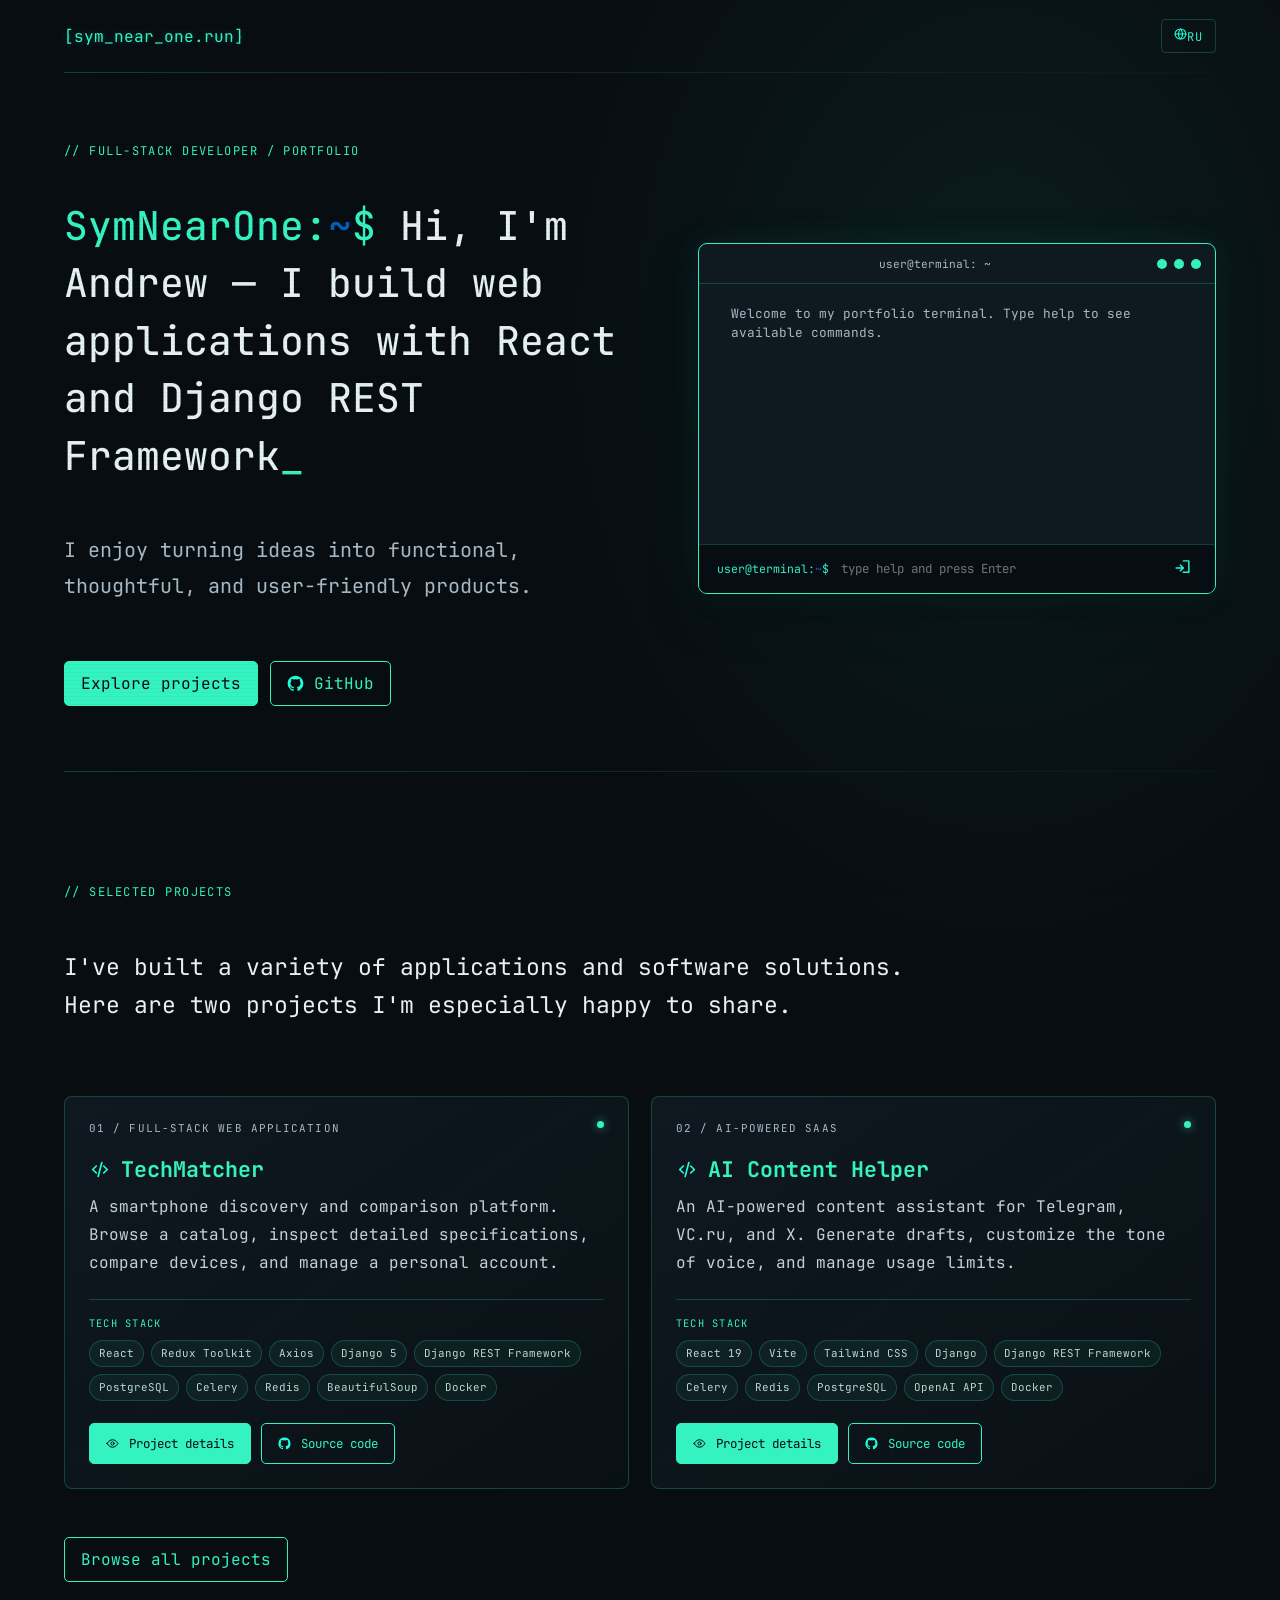
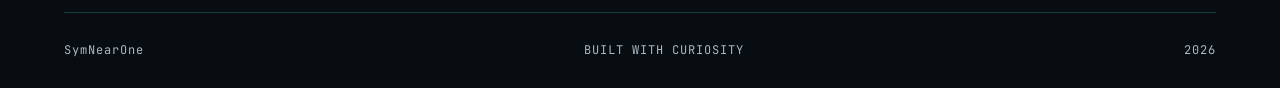
==== commit b22592d1: "Add icon to browse all projects action" ====
--- a/index.html
+++ b/index.html
@@ -133,7 +133,7 @@
             href="projects.html"
             data-en="Browse all projects"
             data-ru="Все проекты"
-            >Browse all projects</a
+            ><img class="button__icon" src="sources/icons/arrow-up-right.svg" alt="" aria-hidden="true" />Browse all projects</a
           >
         </div>
       </section>
--- a/style.css
+++ b/style.css
@@ -4,7 +4,7 @@
   --accent-color: #35f2c1;
   --background-color: #080d12;
   --surface-color: #101a21;
-  --status-color: #8bff8a;
+  --status-color: var(--accent-color);
   --muted-color: #a8bac5;
   --border-color: color-mix(in srgb, var(--accent-color) 22%, transparent);
   --terminal-path-color: #0061bb;
@@ -845,8 +845,8 @@
 .matrix-rain { position: fixed; inset: 0; z-index: 45; overflow: hidden; pointer-events: none; opacity: .72; background: color-mix(in srgb, var(--background-color) 28%, transparent); }
 .matrix-rain__column { position: absolute; top: -110%; white-space: pre; color: var(--accent-color); font-size: clamp(10px, 1.2vw, 16px); line-height: 1.35; text-shadow: 0 0 8px color-mix(in srgb, var(--accent-color) 85%, transparent); animation: matrix-rain-fall linear forwards; }
 @keyframes matrix-rain-fall { to { transform: translateY(230vh); } }
-, .terminal-matrix-mode::before { animation: none; }
-}
+}
+@media (prefers-reduced-motion: reduce) { .matrix-rain { display: none; } }
 
 /* Accent-driven surfaces, glows and hover states. */
 body { background-image: radial-gradient(ellipse at 78% 20%, color-mix(in srgb, var(--accent-color) 7%, transparent), transparent 34%); }
@@ -860,3 +860,15 @@
   --status-color: #ff9cbd;
   --terminal-path-color: #ff8ab5;
 }
+
+/* Theme-aware SVG recoloring for every shared and generated icon. */
+:root { --accent-icon-filter: brightness(0) saturate(100%) invert(83%) sepia(31%) saturate(1040%) hue-rotate(105deg); }
+:root[data-terminal-theme="pink"] { --accent-icon-filter: brightness(0) saturate(100%) invert(58%) sepia(90%) saturate(440%) hue-rotate(290deg) brightness(105%); }
+.button--secondary .button__icon, .language-toggle .button__icon,
+.terminal-input .button__icon, .text-link .button__icon,
+.project-card__title-icon { filter: var(--accent-icon-filter); }
+.button--primary:hover .button__icon { filter: var(--accent-icon-filter); }
+.button--secondary:hover .button__icon,
+.language-toggle:hover .button__icon,
+.terminal-input button:hover .button__icon { filter: brightness(0); }
+.text-link:hover .button__icon { filter: var(--accent-icon-filter); }
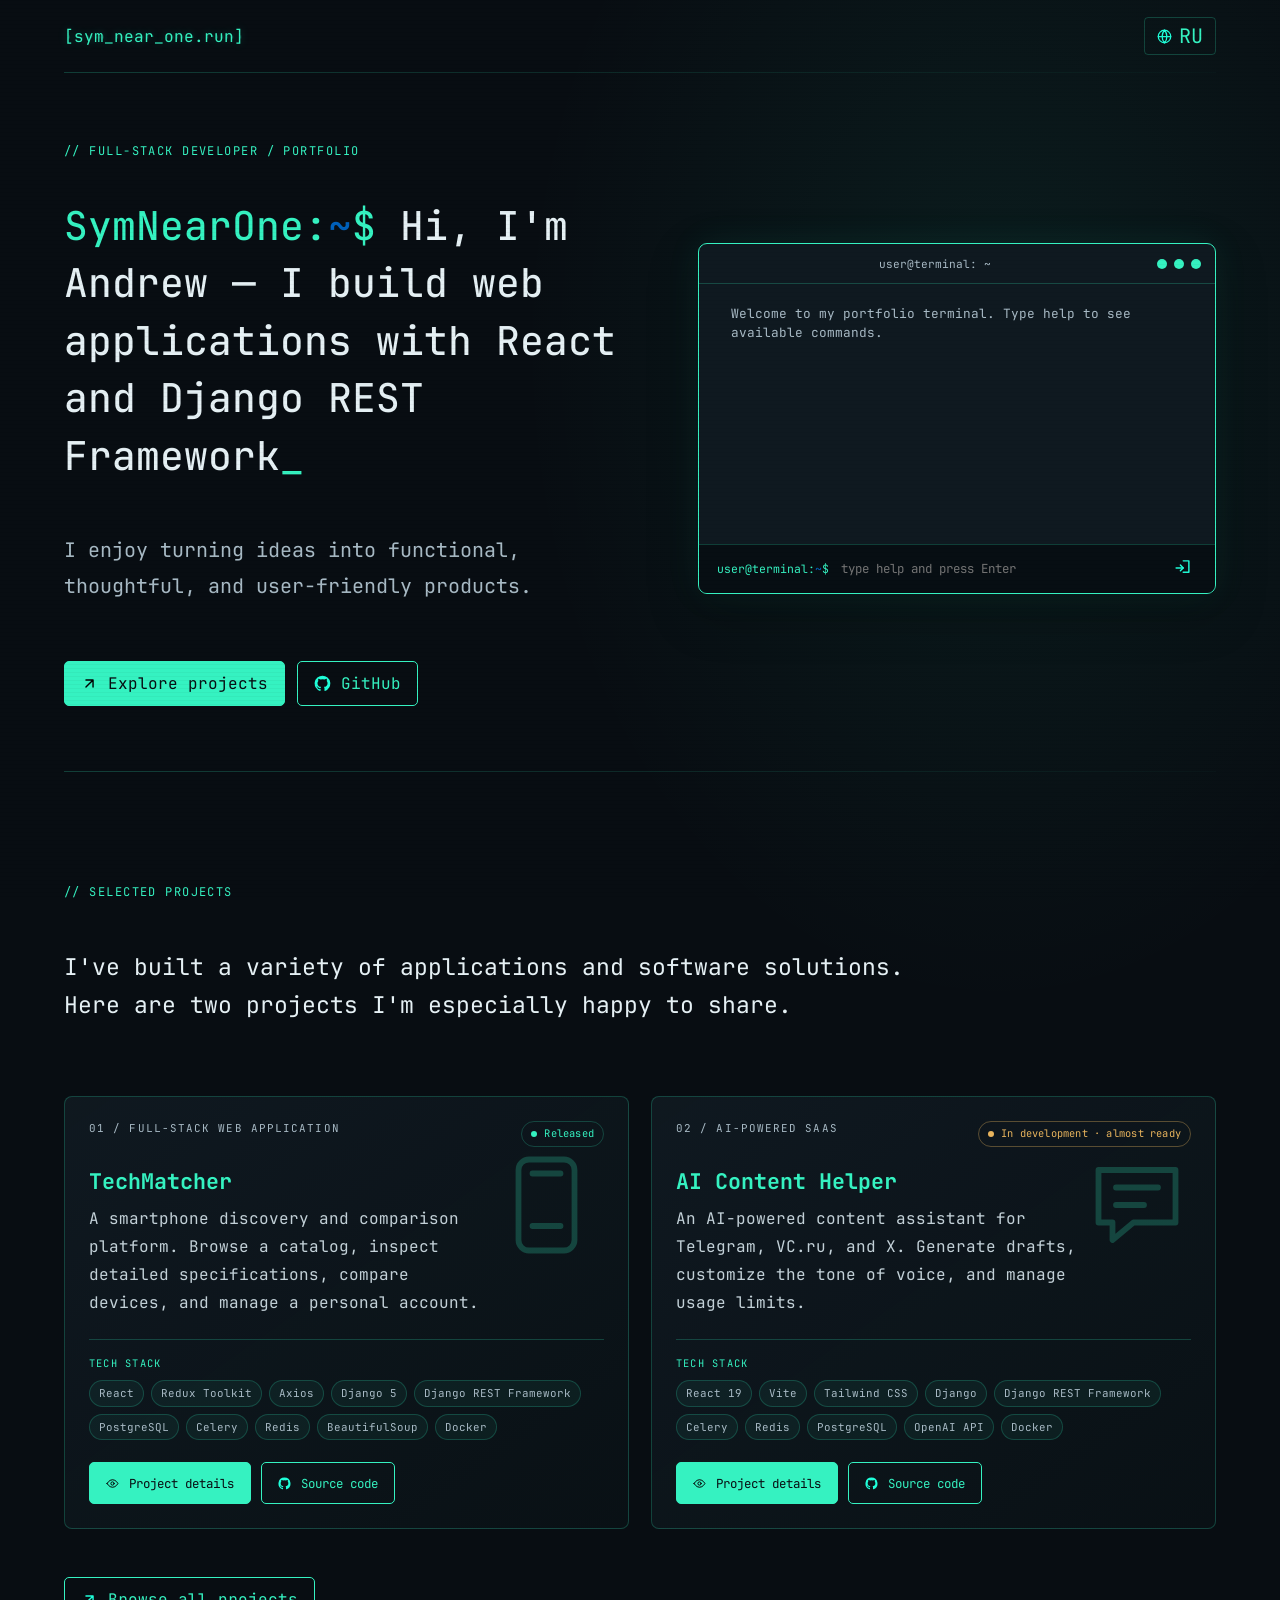
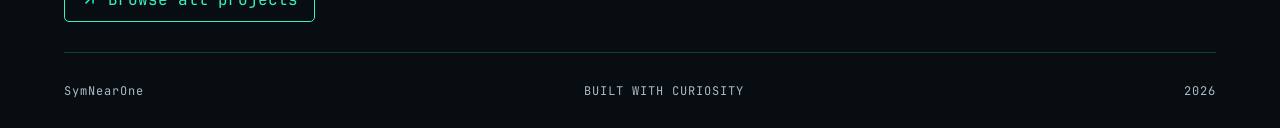
==== commit 864fd194: "Initialize saved preferences before page render" ====
--- a/index.html
+++ b/index.html
@@ -3,6 +3,21 @@
   <head>
     <meta charset="UTF-8" />
     <meta name="viewport" content="width=device-width, initial-scale=1.0" />
+<script>
+      (function () {
+        var root = document.documentElement;
+        root.classList.add("is-loading");
+        try {
+          var theme = localStorage.getItem("portfolio-theme");
+          var language = localStorage.getItem("portfolio-language");
+          if (theme === "pink") root.dataset.terminalTheme = "pink";
+          else delete root.dataset.terminalTheme;
+          root.lang = language === "ru" ? "ru" : "en";
+        } catch (error) {
+          root.lang = "en";
+        }
+      })();
+    </script>
     <meta name="theme-color" content="#080d12" />
     <meta
       name="description"
--- a/style.css
+++ b/style.css
@@ -4,10 +4,12 @@
   --accent-color: #35f2c1;
   --background-color: #080d12;
   --surface-color: #101a21;
+  --muted-color: #a8bac5;
   --status-color: var(--accent-color);
-  --muted-color: #a8bac5;
   --border-color: color-mix(in srgb, var(--accent-color) 22%, transparent);
   --terminal-path-color: #0061bb;
+  --accent-icon-filter: brightness(0) saturate(100%) invert(83%) sepia(31%)
+    saturate(1040%) hue-rotate(105deg);
   --font-text: Inter, sans-serif;
   --font-mono: "JetBrains Mono", monospace;
 }
@@ -21,18 +23,31 @@
   font-display: swap;
 }
 
+:root[data-terminal-theme="pink"] {
+  --accent-color: #e60067;
+  --border-color: rgba(230, 0, 103, 0.25);
+  --status-color: #ff70a8;
+  --terminal-path-color: #ff70a8;
+  --accent-icon-filter: brightness(0) saturate(100%) invert(15%) sepia(99%)
+    saturate(7495%) hue-rotate(327deg) brightness(90%) contrast(110%);
+}
+
 * {
   box-sizing: border-box;
 }
-
 html {
   scroll-behavior: smooth;
-}
-
+  scrollbar-gutter: auto;
+  scrollbar-width: thin;
+  scrollbar-color: var(--accent-color) transparent;
+  overflow-y: overlay;
+}
 body {
   min-height: 100vh;
   margin: 0;
   padding: 0 5%;
+  color: var(--text-color);
+  font-family: var(--font-mono);
   background:
     radial-gradient(
       ellipse at 78% 20%,
@@ -40,584 +55,48 @@
       transparent 34%
     ),
     var(--background-color);
-  color: var(--text-color);
-  font-family: var(--font-mono);
-}
-
-.site-header,
-.site-footer {
-  display: flex;
-  align-items: center;
-  justify-content: space-between;
-  min-height: 72px;
-  gap: 20px;
-}
-
-.site-header__brand {
-  color: var(--accent-color);
-  text-decoration: none;
-}
-
-.site-header__status,
-.site-footer,
-.section-label {
-  color: var(--muted-color);
-  font-size: 0.75rem;
-  letter-spacing: 0.08em;
-}
-
-.status-dot,
-.project-card__indicator {
-  display: inline-block;
-  width: 7px;
-  height: 7px;
-  margin-right: 8px;
-  border-radius: 50%;
+}
+html::-webkit-scrollbar,
+body::-webkit-scrollbar {
+  width: 11px;
+  height: 11px;
+}
+html::-webkit-scrollbar-track,
+body::-webkit-scrollbar-track {
+  background: transparent;
+}
+html::-webkit-scrollbar-thumb,
+body::-webkit-scrollbar-thumb {
+  border: 3px solid transparent;
+  border-radius: 999px;
   background: var(--accent-color);
-  box-shadow: 0 0 10px color-mix(in srgb, var(--accent-color) 65%, transparent);
-}
-
-.section-divider {
-  width: 100%;
-  height: 1px;
-  /* margin: 18px 0; */
+  background-clip: padding-box;
+}
+html::-webkit-scrollbar-button,
+body::-webkit-scrollbar-button {
+  display: block;
+  height: 12px;
+  background-color: transparent;
+}
+html::-webkit-scrollbar-button:vertical:decrement,
+body::-webkit-scrollbar-button:vertical:decrement {
   background: linear-gradient(
-    90deg,
-    var(--border-color),
-    color-mix(in srgb, var(--accent-color) 2%, transparent)
-  );
-}
-
-.hero {
-  display: flex;
-  flex-direction: row;
-  align-items: center;
-  justify-content: space-between;
-  gap: clamp(20px, 5vw, 50px);
-  padding: 5% 0 65px;
-}
-
-.hero__content {
-  display: flex;
-  flex-direction: column;
-  min-width: 0;
-  width: 60%;
-  gap: 1vh;
-}
-
-.hero__eyebrow,
-.section-label {
-  color: var(--accent-color);
-  letter-spacing: 0.12em;
-  font-size: 0.75rem;
-}
-
-.hero__title,
-.intro__title {
-  margin: 18px 0;
-  color: var(--text-color);
-  font-size: clamp(1.65rem, 3.1vw, 2.8rem);
-  line-height: 1.45;
-  font-weight: 500;
-}
-
-.hero__title-author {
-  color: var(--accent-color);
-}
-
-.hero__cursor,
-.terminal-cursor {
-  color: var(--accent-color);
-  animation: cursor-blink 1s steps(2, start) infinite;
-}
-
-@keyframes cursor-blink {
-  to {
-    visibility: hidden;
-  }
-}
-
-.hero__description {
-  max-width: 700px;
-  color: var(--muted-color);
-  line-height: 1.8;
-  font-size: 20px;
-}
-
-.hero__actions {
-  display: flex;
-  flex-wrap: wrap;
-  gap: 12px;
-  margin-top: 28px;
-}
-
-.button {
-  display: inline-flex;
-  align-items: center;
-  gap: 10px;
-  padding: 11px 16px;
-  border: 1px solid var(--accent-color);
-  border-radius: 5px;
-  color: var(--accent-color);
-  text-decoration: none;
-  transition:
-    background-color 180ms ease,
-    color 180ms ease,
-    transform 180ms ease;
-}
-
-.button--primary {
-  background: var(--accent-color);
-  color: var(--background-color);
-}
-.button--primary:hover {
-  background: transparent;
-  color: var(--accent-color);
-  box-shadow: 0 12px 35px color-mix(in srgb, var(--accent-color) 7%, transparent);
-}
-.button--secondary {
-  background: transparent;
-}
-.button--secondary:hover {
-  background: var(--accent-color);
-  color: var(--background-color);
-  box-shadow: 0 12px 35px color-mix(in srgb, var(--accent-color) 7%, transparent);
-}
-
-.terminal-window {
-  position: relative;
-  overflow: hidden;
-  min-height: 300px;
-  border: 1px solid var(--accent-color);
-  border-radius: 9px;
-  background: rgba(16, 26, 33, 0.96);
-  box-shadow:
-    0 0 35px color-mix(in srgb, var(--accent-color) 8%, transparent),
-    0 18px 50px rgba(0, 0, 0, 0.25);
-}
-
-.terminal-path {
-  color: var(--terminal-path-color);
-}
-
-.terminal-window__bar {
-  display: flex;
-  align-items: center;
-
-  justify-content: space-between;
-  gap: 12px;
-  min-height: 40px;
-  padding: 0 14px;
-  border-bottom: 1px solid var(--border-color);
-  color: var(--muted-color);
-  font-size: 0.7rem;
-}
-
-.terminal-window__dots {
-  display: flex;
-  gap: 7px;
-}
-.terminal-window__dots span {
-  width: 10px;
-  height: 10px;
-  border-radius: 50%;
-  background: #60727b;
-}
-.terminal-window__dots span {
-  background: var(--accent-color);
-}
-
-.terminal-window__bar-status {
-  color: var(--accent-color);
-}
-
-.terminal-window__content {
-  position: relative;
-  min-height: 260px;
-  padding: 20px;
-  font-size: clamp(0.68rem, 1vw, 0.82rem);
-  line-height: 1.5;
-}
-
-.terminal-window__content p {
-  position: relative;
-  z-index: 1;
-  margin: 0 0 10px;
-}
-.terminal-prompt {
-  color: var(--accent-color);
-}
-.terminal-output {
-  padding-left: 12px;
-  color: var(--muted-color);
-}
-.terminal-output--success {
-  color: var(--status-color);
-}
-
-.terminal-decoration {
-  position: absolute;
-  right: 16px;
-  bottom: 12px;
-  width: 34%;
-  max-width: 180px;
-  opacity: 0.25;
-  stroke: var(--accent-color);
-  stroke-width: 1.5;
-}
-
-.intro {
-  padding: 42px 0;
-}
-.intro__title {
-  max-width: 1000px;
-  margin: 0;
-  font-size: clamp(1.35rem, 2.4vw, 2rem);
-}
-
-.about {
-  padding: 100px 0 30px;
-  display: flex;
-  flex-direction: column;
-  gap: 20px;
-}
-
-.about__text {
-  max-width: 850px;
-  margin: 16px 0 32px;
-  color: var(--text-color);
-  font-size: clamp(1.1rem, 1.8vw, 1.5rem);
-  line-height: 1.65;
-  font-weight: 400;
-}
-
-.projects-grid {
-  margin-top: 20px;
-  display: grid;
-  grid-template-columns: repeat(2, minmax(0, 1fr));
-  gap: 22px;
-}
-
-.project-card {
-  display: flex;
-  flex-direction: column;
-  min-width: 0;
-  padding: 24px;
-  border: 1px solid var(--border-color);
-  border-radius: 8px;
+      135deg,
+      transparent 48%,
+      var(--accent-color) 49% 62%,
+      transparent 63%
+    )
+    center 6px / 7px 7px no-repeat;
+}
+html::-webkit-scrollbar-button:vertical:increment,
+body::-webkit-scrollbar-button:vertical:increment {
   background: linear-gradient(
-    145deg,
-    rgba(16, 26, 33, 0.95),
-    rgba(10, 17, 22, 0.9)
-  );
-  transition:
-    border-color 180ms ease,
-    transform 180ms ease,
-    box-shadow 180ms ease;
-}
-
-.project-card:hover {
-  transform: translateY(-4px);
-  border-color: var(--accent-color);
-  box-shadow: 0 12px 35px color-mix(in srgb, var(--accent-color) 7%, transparent);
-}
-
-.project-card__topline {
-  display: flex;
-  justify-content: space-between;
-  color: var(--muted-color);
-  font-size: 0.68rem;
-  letter-spacing: 0.1em;
-}
-
-.project-card__indicator {
-  margin: 0;
-}
-.project-card__title {
-  margin: 24px 0 10px;
-  color: var(--accent-color);
-  font-size: 1.35rem;
-}
-.project-card__description {
-  color: var(--muted-color);
-  line-height: 1.75;
-}
-.project-card__stack {
-  margin-top: auto;
-  padding-top: 14px;
-  color: var(--text-color);
-  font-size: 0.75rem;
-  line-height: 1.8;
-}
-.project-card__link {
-  align-self: flex-start;
-  margin-top: 18px;
-  color: var(--accent-color);
-  text-decoration: none;
-}
-.project-card__link:hover {
-  text-decoration: underline;
-}
-
-.site-footer {
-  min-height: 76px;
-  border-top: 1px solid var(--border-color);
-}
-
-.footer-accent {
-  color: var(--accent-color);
-}
-
-@media (max-width: 760px) {
-  body {
-    padding: 0 6%;
-  }
-  .hero {
-    grid-template-columns: 1fr;
-    padding: 35px 0 45px;
-  }
-  .hero__visual {
-    width: 100%;
-  }
-  .projects-grid {
-    grid-template-columns: 1fr;
-  }
-  .site-footer {
-    align-items: flex-start;
-    flex-direction: column;
-    justify-content: center;
-    gap: 8px;
-    padding: 18px 0;
-  }
-}
-
-@media (prefers-reduced-motion: reduce) {
-  *,
-  *::before,
-  *::after {
-    scroll-behavior: auto !important;
-    animation-duration: 0.01ms !important;
-    transition-duration: 0.01ms !important;
-  }
-}
-
-/* Shared navigation and interactive terminal */
-.site-nav {
-  display: flex;
-  align-items: center;
-  gap: 22px;
-}
-.site-nav a,
-.text-link {
-  color: var(--muted-color);
-  font-size: 0.78rem;
-  text-decoration: none;
-}
-.site-nav a:hover,
-.site-nav a[aria-current="page"],
-.text-link:hover {
-  color: var(--accent-color);
-}
-.terminal-input {
-  position: relative;
-  z-index: 2;
-  display: flex;
-  align-items: center;
-  gap: 10px;
-  padding: 12px 18px;
-  border-top: 1px solid var(--border-color);
-  background: rgba(5, 10, 14, 0.7);
-}
-.terminal-input__prompt {
-  flex: 0 0 auto;
-  color: var(--accent-color);
-  font-size: 0.72rem;
-}
-.terminal-input input {
-  width: 100%;
-  min-width: 0;
-  border: 0;
-  outline: 0;
-  background: transparent;
-  color: var(--text-color);
-  font: inherit;
-  font-size: 0.78rem;
-}
-.terminal-input button {
-  border: 0;
-  background: transparent;
-  color: var(--accent-color);
-  font: inherit;
-  cursor: pointer;
-}
-.terminal-window__content {
-  max-height: 290px;
-  overflow-y: auto;
-}
-.terminal-window__content p {
-  overflow-wrap: anywhere;
-}
-.terminal-command-line {
-  color: var(--accent-color);
-}
-.terminal-error {
-  color: #ff8585;
-}
-.projects-page,
-.project-detail {
-  min-height: 65vh;
-  padding: 42px 0 70px;
-}
-.page-title {
-  margin: 16px 0;
-  color: var(--text-color);
-  font-size: clamp(2rem, 5vw, 3.8rem);
-  line-height: 1.2;
-  font-weight: 500;
-}
-.page-lead {
-  max-width: 760px;
-  color: var(--muted-color);
-  line-height: 1.8;
-}
-.projects-toolbar {
-  display: flex;
-  align-items: center;
-  justify-content: space-between;
-  gap: 16px;
-  margin: 34px 0 18px;
-  padding-bottom: 14px;
-  border-bottom: 1px solid var(--border-color);
-}
-.projects-grid--archive {
-  grid-template-columns: repeat(2, minmax(0, 1fr));
-}
-.section-actions {
-  margin-top: 28px;
-}
-.project-card__actions {
-  display: flex;
-  flex-wrap: wrap;
-  gap: 20px;
-  margin-top: 16px;
-}
-.project-card__actions .project-card__link {
-  margin-top: 0;
-}
-.detail-layout {
-  display: grid;
-  grid-template-columns: repeat(2, minmax(0, 1fr));
-  gap: 20px;
-  margin: 34px 0;
-}
-.detail-panel {
-  padding: 24px;
-  border: 1px solid var(--border-color);
-  border-radius: 8px;
-  background: rgba(16, 26, 33, 0.7);
-}
-.detail-panel__title {
-  margin-top: 0;
-  color: var(--accent-color);
-  font-size: 1.1rem;
-}
-.feature-list {
-  padding-left: 20px;
-  color: var(--muted-color);
-  line-height: 2;
-}
-.stack-list {
-  display: flex;
-  flex-wrap: wrap;
-  gap: 9px;
-  padding: 0;
-  list-style: none;
-}
-.stack-list li {
-  padding: 7px 10px;
-  border: 1px solid var(--border-color);
-  border-radius: 4px;
-  color: var(--muted-color);
-  font-size: 0.78rem;
-}
-@media (max-width: 760px) {
-  .site-header {
-    flex-wrap: wrap;
-    padding: 14px 0;
-  }
-  .site-nav {
-    order: 3;
-    width: 100%;
-    justify-content: space-between;
-  }
-  .site-header__status {
-    font-size: 0.65rem;
-  }
-  .terminal-input {
-    flex-wrap: wrap;
-  }
-  .projects-grid--archive,
-  .detail-layout {
-    grid-template-columns: 1fr;
-  }
-  .projects-toolbar {
-    align-items: flex-start;
-    flex-direction: column;
-  }
-}
-
-/* Language switcher */
-.language-toggle {
-  flex: 0 0 auto;
-  padding: 8px 12px;
-  border: 1px solid var(--border-color);
-  border-radius: 4px;
-  background: transparent;
-  color: var(--accent-color);
-  font: inherit;
-  font-size: 0.75rem;
-  letter-spacing: 0.08em;
-  cursor: pointer;
-  transition:
-    background-color 180ms ease,
-    color 180ms ease,
-    border-color 180ms ease;
-}
-.language-toggle:hover {
-  border-color: var(--accent-color);
-  background: var(--accent-color);
-  color: var(--background-color);
-}
-
-/* Small visual polish: CRT layer, project cards, icons, and native scrollbars. */
-.site-header__brand {
-  position: relative;
-  display: inline-block;
-  text-shadow: 0 0 8px color-mix(in srgb, var(--accent-color) 28%, transparent);
-  animation: brand-flicker 7s infinite;
-}
-.site-header__brand::after {
-  content: "[sym_near_one.run]";
-  position: absolute;
-  inset: 0;
-  color: var(--accent-color);
-  opacity: 0.22;
-  transform: translateX(1px);
-  clip-path: inset(48% 0 38% 0);
-  pointer-events: none;
-}
-@keyframes brand-flicker {
-  0%,
-  96%,
-  100% {
-    opacity: 1;
-  }
-  97% {
-    opacity: 0.82;
-  }
-  98% {
-    opacity: 1;
-  }
+      315deg,
+      transparent 48%,
+      var(--accent-color) 49% 62%,
+      transparent 63%
+    )
+    center 0 / 7px 7px no-repeat;
 }
 body::after {
   content: "";
@@ -634,9 +113,487 @@
   );
   opacity: 0.28;
 }
+
+.site-header,
+.site-footer {
+  display: flex;
+  align-items: center;
+  justify-content: space-between;
+  gap: 20px;
+}
+.site-header {
+  min-height: 72px;
+}
+.site-footer {
+  min-height: 76px;
+  border-top: 1px solid var(--border-color);
+}
+.site-header__brand {
+  position: relative;
+  display: inline-block;
+  color: var(--accent-color);
+  text-decoration: none;
+  text-shadow: 0 0 8px color-mix(in srgb, var(--accent-color) 28%, transparent);
+  animation: brand-flicker 7s infinite;
+}
+.site-header__brand::after {
+  content: "[sym_near_one.run]";
+  position: absolute;
+  inset: 0;
+  color: var(--accent-color);
+  opacity: 0.22;
+  transform: translateX(1px);
+  clip-path: inset(48% 0 38% 0);
+  pointer-events: none;
+}
+@keyframes brand-flicker {
+  0%,
+  96%,
+  100% {
+    opacity: 1;
+  }
+  97% {
+    opacity: 0.82;
+  }
+  98% {
+    opacity: 1;
+  }
+}
+.site-header__status,
+.site-footer,
+.section-label {
+  color: var(--muted-color);
+  font-size: 0.75rem;
+  letter-spacing: 0.08em;
+}
+.site-nav {
+  display: flex;
+  align-items: center;
+  gap: 22px;
+}
+.site-nav a,
+.text-link {
+  color: var(--muted-color);
+  font-size: 0.78rem;
+  text-decoration: none;
+}
+.site-nav a:hover,
+.site-nav a[aria-current="page"],
+.text-link:hover {
+  color: var(--accent-color);
+}
+.footer-accent {
+  color: var(--accent-color);
+}
+.section-divider {
+  width: 100%;
+  height: 1px;
+  background: linear-gradient(
+    90deg,
+    var(--border-color),
+    color-mix(in srgb, var(--accent-color) 2%, transparent)
+  );
+}
+.status-dot,
+.project-card__indicator {
+  display: inline-block;
+  width: 7px;
+  height: 7px;
+  margin-right: 8px;
+  border-radius: 50%;
+  background: var(--accent-color);
+  box-shadow: 0 0 10px color-mix(in srgb, var(--accent-color) 65%, transparent);
+}
+.project-card__indicator {
+  flex: 0 0 auto;
+  margin: 0;
+}
+
+.hero {
+  display: flex;
+  align-items: center;
+  justify-content: space-between;
+  gap: clamp(20px, 5vw, 50px);
+  padding: 5% 0 65px;
+}
+.hero__content {
+  display: flex;
+  flex: 1 1 60%;
+  flex-direction: column;
+  min-width: 0;
+  gap: 1vh;
+}
+.hero__visual {
+  /* flex: 1 1 40%; */
+  min-width: 0;
+}
+.hero__eyebrow,
+.section-label {
+  color: var(--accent-color);
+  font-size: 0.75rem;
+  letter-spacing: 0.12em;
+}
+.hero__title,
+.intro__title {
+  margin: 18px 0;
+  color: var(--text-color);
+  font-size: clamp(1.65rem, 3.1vw, 2.8rem);
+  font-weight: 500;
+  line-height: 1.45;
+  text-decoration: none;
+}
+.hero__title *,
+.page-title * {
+  text-decoration: none;
+}
+.hero__title-author {
+  color: var(--accent-color);
+}
+.hero__cursor,
+.terminal-cursor {
+  color: var(--accent-color);
+  animation: cursor-blink 1s steps(2, start) infinite;
+}
+@keyframes cursor-blink {
+  to {
+    visibility: hidden;
+  }
+}
+.hero__description {
+  max-width: 700px;
+  color: var(--muted-color);
+  font-size: 20px;
+  line-height: 1.8;
+}
+.hero__actions {
+  display: flex;
+  flex-wrap: wrap;
+  gap: 12px;
+  margin-top: 28px;
+}
+.button {
+  display: inline-flex;
+  align-items: center;
+  gap: 10px;
+  padding: 11px 16px;
+  border: 1px solid var(--accent-color);
+  border-radius: 5px;
+  color: var(--accent-color);
+  text-decoration: none;
+  transition:
+    background-color 180ms ease,
+    color 180ms ease,
+    border-color 180ms ease,
+    box-shadow 180ms ease;
+}
+.button--primary {
+  background: var(--accent-color);
+  color: var(--background-color);
+}
+.button--primary:hover {
+  background: transparent;
+  color: var(--accent-color);
+  box-shadow: 0 12px 35px
+    color-mix(in srgb, var(--accent-color) 7%, transparent);
+}
+.button--secondary {
+  background: transparent;
+}
+.button--secondary:hover {
+  background: var(--accent-color);
+  color: var(--background-color);
+  box-shadow: 0 12px 35px
+    color-mix(in srgb, var(--accent-color) 7%, transparent);
+}
+.button__icon,
+.project-card__title-icon {
+  display: inline-block;
+  width: 1.05em;
+  height: 1.05em;
+  flex: 0 0 auto;
+  object-fit: contain;
+}
+.button--primary .button__icon {
+  filter: brightness(0);
+}
+.button--secondary .button__icon,
+.language-toggle .button__icon,
+.terminal-input .button__icon,
+.text-link .button__icon,
+.project-card__title-icon {
+  filter: var(--accent-icon-filter);
+}
+.button--primary:hover .button__icon {
+  filter: var(--accent-icon-filter);
+}
+.button--secondary:hover .button__icon,
+.language-toggle:hover .button__icon,
+.terminal-input button:hover .button__icon {
+  filter: brightness(0);
+}
+.button__icon,
+.language-toggle__icon,
+.terminal-submit__icon {
+  transition: filter 180ms ease;
+}
+.button:hover .button__icon,
+.language-toggle:hover .language-toggle__icon,
+.terminal-input button:hover .terminal-submit__icon {
+  transform: none;
+}
+.language-toggle {
+  display: inline-flex;
+  align-items: center;
+  justify-content: center;
+  gap: 7px;
+  padding: 8px 12px;
+  border: 1px solid var(--border-color);
+  border-radius: 4px;
+  background: transparent;
+  color: var(--accent-color);
+  font: inherit;
+  font-size: 20px;
+  line-height: 1;
+  vertical-align: middle;
+  cursor: pointer;
+  transition:
+    background-color 180ms ease,
+    color 180ms ease,
+    border-color 180ms ease;
+}
+.language-toggle:hover {
+  border-color: var(--accent-color);
+  background: var(--accent-color);
+  color: var(--background-color);
+}
+.language-toggle .button__icon {
+  display: block;
+  width: 15px;
+  height: 15px;
+  flex: 0 0 15px;
+  margin: 0;
+}
+
+.terminal-window {
+  position: relative;
+  overflow: hidden;
+  min-height: 300px;
+  border: 1px solid var(--accent-color);
+  border-radius: 9px;
+  background: rgba(16, 26, 33, 0.96);
+  box-shadow:
+    0 0 35px color-mix(in srgb, var(--accent-color) 8%, transparent),
+    0 18px 50px rgba(0, 0, 0, 0.25);
+}
+.terminal-path {
+  color: var(--terminal-path-color);
+}
+.terminal-window__bar {
+  display: flex;
+  align-items: center;
+  justify-content: space-between;
+  gap: 12px;
+  min-height: 40px;
+  padding: 0 14px;
+  border-bottom: 1px solid var(--border-color);
+  color: var(--muted-color);
+  font-size: 0.7rem;
+}
+.terminal-window__dots {
+  display: flex;
+  gap: 7px;
+}
+.terminal-window__dots span {
+  width: 10px;
+  height: 10px;
+  border-radius: 50%;
+  background: var(--accent-color);
+}
+.terminal-window__bar-status,
+.terminal-prompt,
+.terminal-command-line {
+  color: var(--accent-color);
+}
+.terminal-window__content {
+  position: relative;
+  max-height: 290px;
+  min-height: 260px;
+  overflow-y: auto;
+  padding: 20px;
+  font-size: clamp(0.68rem, 1vw, 0.82rem);
+  line-height: 1.5;
+}
+.terminal-window__content p {
+  position: relative;
+  z-index: 1;
+  margin: 0 0 10px;
+  overflow-wrap: anywhere;
+}
+.terminal-output {
+  padding-left: 12px;
+  color: var(--muted-color);
+}
+.terminal-output--success,
+.terminal-matrix {
+  color: var(--status-color);
+}
+.terminal-error {
+  color: #ff8585;
+}
+.terminal-link-line a {
+  border-bottom: 1px dashed currentColor;
+  color: var(--accent-color);
+  text-decoration: none;
+}
+.terminal-link-line a:hover {
+  color: #fff;
+}
+.terminal-hack-binary {
+  color: var(--accent-color);
+  letter-spacing: 0.12em;
+  line-height: 1.8;
+}
+.terminal-input {
+  position: relative;
+  z-index: 2;
+  display: flex;
+  align-items: center;
+  gap: 10px;
+  padding: 12px 18px;
+  border-top: 1px solid var(--border-color);
+  background: rgba(5, 10, 14, 0.7);
+}
+.terminal-input__prompt {
+  flex: 0 0 auto;
+  color: var(--accent-color);
+  font-size: 0.72rem;
+}
+.terminal-input input {
+  width: 100%;
+  min-width: 0;
+  border: 0;
+  outline: 0;
+  background: transparent;
+  color: var(--text-color);
+  font: inherit;
+  font-size: 0.78rem;
+}
+.terminal-input button {
+  border: 0;
+  background: transparent;
+  color: var(--accent-color);
+  font: inherit;
+  cursor: pointer;
+}
+.terminal-decoration {
+  position: absolute;
+  right: 16px;
+  bottom: 12px;
+  width: 34%;
+  max-width: 180px;
+  opacity: 0.25;
+  stroke: var(--accent-color);
+  stroke-width: 1.5;
+}
+.terminal-glitch {
+  animation: terminal-glitch 140ms steps(2, end) 8;
+}
+@keyframes terminal-glitch {
+  0% {
+    transform: translate(0);
+    filter: none;
+  }
+  25% {
+    transform: translate(2px, -1px);
+    filter: hue-rotate(90deg);
+  }
+  50% {
+    transform: translate(-2px, 1px);
+    filter: contrast(1.5);
+  }
+  75% {
+    transform: translate(1px, 2px);
+    filter: hue-rotate(-90deg);
+  }
+}
+.matrix-rain {
+  position: fixed;
+  inset: 0;
+  z-index: 45;
+  overflow: hidden;
+  pointer-events: none;
+  opacity: 0.72;
+  background: color-mix(in srgb, var(--background-color) 28%, transparent);
+}
+.matrix-rain__column {
+  position: absolute;
+  top: -110%;
+  color: var(--accent-color);
+  font-size: clamp(10px, 1.2vw, 16px);
+  line-height: 1.35;
+  white-space: pre;
+  text-shadow: 0 0 8px color-mix(in srgb, var(--accent-color) 85%, transparent);
+  animation: matrix-rain-fall linear forwards;
+}
+@keyframes matrix-rain-fall {
+  to {
+    transform: translateY(230vh);
+  }
+}
+
+.intro {
+  padding: 42px 0;
+}
+.intro__title {
+  max-width: 1000px;
+  margin: 0;
+  font-size: clamp(1.35rem, 2.4vw, 2rem);
+}
+.about {
+  display: flex;
+  flex-direction: column;
+  gap: 20px;
+  padding: 100px 0 30px;
+}
+.about__text {
+  max-width: 850px;
+  margin: 16px 0 32px;
+  color: var(--text-color);
+  font-size: clamp(1.1rem, 1.8vw, 1.5rem);
+  font-weight: 400;
+  line-height: 1.65;
+}
+.projects-grid {
+  display: grid;
+  grid-template-columns: repeat(2, minmax(0, 1fr));
+  gap: 22px;
+  margin-top: 20px;
+}
+#projects-count {
+  color: var(--muted-color);
+}
 .project-card {
   position: relative;
+  display: flex;
+  flex-direction: column;
   gap: 0;
+  min-width: 0;
+  padding: 24px;
+  border: 1px solid var(--border-color);
+  border-radius: 8px;
+  background: linear-gradient(
+    145deg,
+    rgba(16, 26, 33, 0.95),
+    rgba(10, 17, 22, 0.9)
+  );
+  transition:
+    border-color 180ms ease,
+    box-shadow 180ms ease;
+}
+.project-card:hover {
+  border-color: var(--accent-color);
+  box-shadow: 0 12px 35px
+    color-mix(in srgb, var(--accent-color) 7%, transparent);
 }
 .project-card--clickable {
   cursor: pointer;
@@ -659,22 +616,20 @@
   z-index: 2;
   pointer-events: none;
 }
-.project-card__actions a {
-  pointer-events: auto;
+.project-card__topline {
+  display: flex;
+  justify-content: space-between;
+  color: var(--muted-color);
+  font-size: 0.68rem;
+  letter-spacing: 0.1em;
 }
 .project-card__title {
   display: flex;
   align-items: center;
   gap: 10px;
   margin: 20px 0 10px;
-}
-.project-card__title-icon,
-.button__icon {
-  display: inline-block;
-  width: 1em;
-  height: 1em;
-  flex: 0 0 auto;
-  object-fit: contain;
+  color: var(--accent-color);
+  font-size: 1.35rem;
 }
 .project-card__description {
   max-width: 62ch;
@@ -708,7 +663,7 @@
   border: 1px solid color-mix(in srgb, var(--accent-color) 20%, transparent);
   border-radius: 999px;
   background: color-mix(in srgb, var(--accent-color) 5.5%, transparent);
-  color: #b9d8d1;
+  color: var(--muted-color);
   font-size: 0.68rem;
   line-height: 1.35;
 }
@@ -718,82 +673,167 @@
   gap: 10px;
   margin-top: 22px;
 }
+.project-card__actions a {
+  pointer-events: auto;
+}
 .project-card__actions .button {
   font-size: 0.78rem;
 }
 .project-card:hover .project-card__title {
   text-shadow: 0 0 12px color-mix(in srgb, var(--accent-color) 18%, transparent);
 }
-.button__icon {
-  width: 1.05em;
-  height: 1.05em;
-}
-.button--primary .button__icon {
-  filter: brightness(0);
-}
-.button--secondary .button__icon {
-  filter: none;
-}
-.project-card__indicator {
-  flex: 0 0 auto;
-}
-
-/* Transparent track; accent thumb and arrow controls where WebKit supports them.
-   scrollbar-gutter stays automatic so the page does not reserve an extra gutter. */
-html {
-  overflow-y: overlay; /* Legacy WebKit hint: overlay scrollbar where supported. */
-  scrollbar-gutter: auto;
-  scrollbar-width: thin;
-  scrollbar-color: var(--accent-color) transparent;
-}
-html::-webkit-scrollbar,
-body::-webkit-scrollbar {
-  width: 11px;
-  height: 11px;
-}
-html::-webkit-scrollbar-track,
-body::-webkit-scrollbar-track {
-  background: transparent;
-}
-html::-webkit-scrollbar-thumb,
-body::-webkit-scrollbar-thumb {
-  border: 3px solid transparent;
-  border-radius: 999px;
-  background: var(--accent-color);
-  background-clip: padding-box;
-}
-html::-webkit-scrollbar-thumb:hover,
-body::-webkit-scrollbar-thumb:hover {
-  background: var(--accent-color);
-  background-clip: padding-box;
-}
-html::-webkit-scrollbar-button,
-body::-webkit-scrollbar-button {
-  display: block;
-  height: 12px;
-  background-color: transparent;
-}
-html::-webkit-scrollbar-button:vertical:decrement,
-body::-webkit-scrollbar-button:vertical:decrement {
+.section-actions {
+  margin-top: 28px;
+}
+
+.projects-page,
+.project-detail {
+  min-height: 65vh;
+  padding: 42px 0 70px;
+}
+.page-title {
+  margin: 16px 0;
+  color: var(--text-color);
+  font-size: clamp(2rem, 5vw, 3.8rem);
+  font-weight: 500;
+  line-height: 1.2;
+  text-decoration: none;
+}
+.page-lead {
+  max-width: 760px;
+  color: var(--muted-color);
+  line-height: 1.8;
+}
+.projects-toolbar {
+  display: flex;
+  align-items: center;
+  justify-content: space-between;
+  gap: 16px;
+  margin: 34px 0 18px;
+  padding-bottom: 14px;
+  border-bottom: 1px solid var(--border-color);
+}
+.projects-grid--archive {
+  grid-template-columns: repeat(2, minmax(0, 1fr));
+}
+
+/* Project detail: a deliberate vertical reading flow. */
+.detail-layout {
+  display: flex;
+  flex-direction: column;
+  gap: 18px;
+  margin: 34px 0;
+}
+.detail-panel {
+  position: relative;
+  padding: clamp(22px, 3vw, 34px);
+  border: 1px solid var(--border-color);
+  border-radius: 8px;
   background: linear-gradient(
-      135deg,
-      transparent 48%,
-      var(--accent-color) 49% 62%,
-      transparent 63%
-    )
-    center 6px / 7px 7px no-repeat;
-}
-html::-webkit-scrollbar-button:vertical:increment,
-body::-webkit-scrollbar-button:vertical:increment {
-  background: linear-gradient(
-      315deg,
-      transparent 48%,
-      var(--accent-color) 49% 62%,
-      transparent 63%
-    )
-    center 0 / 7px 7px no-repeat;
-}
+    135deg,
+    rgba(16, 26, 33, 0.88),
+    rgba(10, 17, 22, 0.72)
+  );
+}
+.detail-panel__title {
+  margin: 0 0 16px;
+  color: var(--accent-color);
+  font-size: 1.1rem;
+}
+.feature-list {
+  display: grid;
+  gap: 12px;
+  margin: 0;
+  padding-left: 22px;
+  color: var(--muted-color);
+  line-height: 1.75;
+}
+.stack-list {
+  display: flex;
+  flex-wrap: wrap;
+  gap: 9px;
+  margin: 0;
+  padding: 0;
+  list-style: none;
+}
+.stack-list li {
+  padding: 8px 12px;
+  border: 1px solid var(--border-color);
+  border-radius: 4px;
+  color: var(--muted-color);
+  font-size: 0.78rem;
+}
+.detail-overview {
+  display: flex;
+  align-items: center;
+  justify-content: space-between;
+  gap: 24px;
+  margin-top: 28px;
+  padding: 22px 24px;
+  border-left: 2px solid var(--accent-color);
+  background: color-mix(in srgb, var(--accent-color) 5%, transparent);
+}
+.detail-overview__label {
+  margin: 0 0 8px;
+  color: var(--accent-color);
+  font-size: 0.68rem;
+  letter-spacing: 0.12em;
+}
+.detail-overview__text {
+  max-width: 68ch;
+  margin: 0;
+  color: var(--muted-color);
+  line-height: 1.75;
+}
+.detail-index {
+  color: color-mix(in srgb, var(--accent-color) 55%, transparent);
+  font-size: clamp(2rem, 5vw, 4rem);
+}
+
 @media (max-width: 760px) {
+  body {
+    padding: 0 6%;
+  }
+  .hero {
+    flex-direction: column;
+    align-items: stretch;
+    padding: 35px 0 45px;
+  }
+  .hero__content,
+  .hero__visual {
+    width: 100%;
+    flex-basis: auto;
+  }
+  .projects-grid,
+  .projects-grid--archive {
+    grid-template-columns: 1fr;
+  }
+  .site-header {
+    flex-wrap: wrap;
+    padding: 14px 0;
+  }
+  .site-nav {
+    order: 3;
+    width: 100%;
+    justify-content: space-between;
+  }
+  .site-header__status {
+    font-size: 0.65rem;
+  }
+  .site-footer {
+    align-items: flex-start;
+    flex-direction: column;
+    justify-content: center;
+    gap: 8px;
+    padding: 18px 0;
+  }
+  .terminal-input {
+    flex-wrap: wrap;
+  }
+  .projects-toolbar {
+    align-items: flex-start;
+    flex-direction: column;
+  }
   .project-card {
     padding: 20px;
   }
@@ -801,74 +841,661 @@
     flex: 1 1 auto;
     justify-content: center;
   }
+  .detail-overview {
+    align-items: flex-start;
+  }
+}
+@media (max-width: 420px) {
+  .detail-index {
+    display: none;
+  }
+  .project-card__actions {
+    flex-direction: column;
+    align-items: stretch;
+  }
 }
 @media (prefers-reduced-motion: reduce) {
+  *,
+  *::before,
+  *::after {
+    scroll-behavior: auto !important;
+    animation-duration: 0.01ms !important;
+    transition-duration: 0.01ms !important;
+  }
+  .site-header__brand,
+  .matrix-rain {
+    animation: none;
+  }
+}
+
+/* Project lifecycle labels */
+.project-status {
+  display: inline-flex;
+  align-items: center;
+  gap: 7px;
+  width: fit-content;
+  padding: 5px 9px;
+  border: 1px solid var(--border-color);
+  border-radius: 999px;
+  color: var(--muted-color);
+  font-size: 0.65rem;
+  line-height: 1.3;
+  letter-spacing: 0.02em;
+  white-space: nowrap;
+}
+.project-status::before {
+  content: "";
+  width: 6px;
+  height: 6px;
+  flex: 0 0 6px;
+  border-radius: 50%;
+  background: currentColor;
+}
+.project-status--released {
+  color: var(--accent-color);
+}
+.project-status--in-development {
+  color: #e8b45d;
+  border-color: color-mix(in srgb, #e8b45d 35%, transparent);
+}
+.project-status--nearly-ready {
+  color: #7bd9a8;
+  border-color: color-mix(in srgb, #7bd9a8 35%, transparent);
+}
+.detail-status-row {
+  display: flex;
+  margin: 10px 0 0;
+}
+@media (max-width: 760px) {
+  .project-card__topline {
+    align-items: flex-start;
+    gap: 10px;
+  }
+  .project-status {
+    white-space: normal;
+    text-align: right;
+  }
+}
+
+/* Individual project artwork — SVG strokes inherit the active accent theme. */
+.project-card__art-wrap {
+  position: relative;
+  display: grid;
+  place-items: center;
+  min-height: 176px;
+  margin: 16px -8px 8px;
+  overflow: hidden;
+  border: 1px solid color-mix(in srgb, var(--accent-color) 12%, transparent);
+  border-radius: 7px;
+  background:
+    radial-gradient(
+      ellipse at 50% 55%,
+      color-mix(in srgb, var(--accent-color) 10%, transparent),
+      transparent 68%
+    ),
+    linear-gradient(
+      135deg,
+      color-mix(in srgb, var(--accent-color) 4%, transparent),
+      transparent 65%
+    );
+}
+.project-card__art-wrap::before,
+.detail-art-wrap::before {
+  content: "";
+  position: absolute;
+  inset: 0;
+  pointer-events: none;
+  opacity: 0.24;
+  background-image:
+    linear-gradient(
+      color-mix(in srgb, var(--accent-color) 13%, transparent) 1px,
+      transparent 1px
+    ),
+    linear-gradient(
+      90deg,
+      color-mix(in srgb, var(--accent-color) 13%, transparent) 1px,
+      transparent 1px
+    );
+  background-size: 22px 22px;
+  mask-image: radial-gradient(ellipse at center, #000 5%, transparent 78%);
+}
+.project-art {
+  position: relative;
+  z-index: 1;
+  display: block;
+  width: min(100%, 260px);
+  height: 164px;
+  overflow: visible;
+  filter: drop-shadow(
+    0 0 10px color-mix(in srgb, var(--accent-color) 22%, transparent)
+  );
+  transition:
+    transform 240ms ease,
+    filter 240ms ease;
+}
+.project-card:hover .project-art {
+  transform: scale(1.045);
+  filter: drop-shadow(
+    0 0 16px color-mix(in srgb, var(--accent-color) 38%, transparent)
+  );
+}
+.project-art--audio-visualizer {
+  width: min(100%, 290px);
+}
+.project-art--astrotrails {
+  width: min(100%, 270px);
+}
+.project-art--wedding-card {
+  width: min(100%, 235px);
+}
+.project-art--voice-avatar {
+  width: min(100%, 250px);
+}
+.detail-art-wrap {
+  position: relative;
+  display: grid;
+  place-items: center;
+  min-height: clamp(190px, 30vw, 310px);
+  margin: 24px 0 30px;
+  overflow: hidden;
+  border: 1px solid var(--border-color);
+  border-radius: 9px;
+  background:
+    radial-gradient(
+      ellipse at center,
+      color-mix(in srgb, var(--accent-color) 9%, transparent),
+      transparent 68%
+    ),
+    rgba(16, 26, 33, 0.45);
+}
+.detail-art-wrap .project-art {
+  width: min(100%, 410px);
+  height: clamp(180px, 28vw, 280px);
+}
+.detail-art-wrap .project-art--audio-visualizer {
+  width: min(100%, 470px);
+}
+.detail-art-wrap .project-art--astrotrails {
+  width: min(100%, 430px);
+}
+
+/* Fluid layout and touch-friendly behavior across phones and tablets. */
+html {
+  overflow-x: clip;
+}
+body {
+  padding-inline: clamp(16px, 5vw, 76px);
+  overflow-x: clip;
+}
+.page-main {
+  min-width: 0;
+}
+img,
+svg {
+  max-width: 100%;
+}
+button,
+a {
+  -webkit-tap-highlight-color: transparent;
+}
+button,
+.button,
+.language-toggle {
+  touch-action: manipulation;
+}
+.site-header {
+  gap: 14px;
+}
+.site-header__brand {
+  min-width: 0;
+  overflow-wrap: anywhere;
+}
+.hero__content,
+.hero__visual,
+.project-card,
+.detail-panel {
+  min-width: 0;
+}
+.project-card__description,
+.detail-overview__text,
+.page-lead {
+  overflow-wrap: anywhere;
+}
+.project-card__topline > span:first-child {
+  min-width: 0;
+  overflow-wrap: anywhere;
+}
+.project-card__actions .button {
+  min-height: 42px;
+}
+.detail-actions {
+  align-items: center;
+}
+.terminal-window,
+.terminal-window__content {
+  min-width: 0;
+}
+.terminal-input {
+  min-width: 0;
+}
+.terminal-input__prompt {
+  overflow-wrap: anywhere;
+}
+.terminal-input input {
+  flex: 1 1 100px;
+}
+.page-title {
+  overflow-wrap: anywhere;
+}
+.stack-list li,
+.project-card__tag {
+  overflow-wrap: anywhere;
+}
+
+@media (max-width: 960px) {
+  body {
+    padding-inline: clamp(20px, 4vw, 38px);
+  }
+  .hero {
+    gap: 28px;
+  }
+  .hero__description {
+    font-size: clamp(16px, 2vw, 19px);
+  }
+  .project-card {
+    padding: 20px;
+  }
+  .project-card__art-wrap {
+    min-height: 158px;
+  }
+  .project-art {
+    height: 150px;
+  }
+}
+@media (max-width: 760px) {
+  body {
+    padding-inline: 20px;
+  }
+  .site-header {
+    min-height: 64px;
+  }
+  .hero {
+    padding: 34px 0 42px;
+  }
+  .hero__title {
+    font-size: clamp(1.55rem, 6vw, 2.35rem);
+    line-height: 1.35;
+  }
+  .hero__description {
+    font-size: 16px;
+    line-height: 1.7;
+  }
+  .terminal-window {
+    min-height: 0;
+  }
+  .terminal-window__content {
+    min-height: 210px;
+    max-height: 250px;
+    padding: 16px;
+  }
+  .about {
+    padding-top: 66px;
+  }
+  .about__text {
+    margin-bottom: 16px;
+  }
+  .projects-grid,
+  .projects-grid--archive {
+    grid-template-columns: minmax(0, 1fr);
+    gap: 16px;
+  }
+  .project-card__art-wrap {
+    min-height: 190px;
+    margin-top: 14px;
+  }
+  .project-art {
+    height: 174px;
+  }
+  .project-card__title {
+    font-size: 1.25rem;
+  }
+  .detail-art-wrap {
+    min-height: 220px;
+    margin: 20px 0 24px;
+  }
+  .detail-art-wrap .project-art {
+    height: 205px;
+  }
+  .detail-overview {
+    gap: 12px;
+    padding: 18px;
+  }
+  .detail-layout {
+    margin: 24px 0;
+  }
+  .detail-panel {
+    padding: 22px;
+  }
+  .detail-actions {
+    align-items: stretch;
+  }
+  .detail-actions .button {
+    justify-content: center;
+  }
+}
+@media (max-width: 520px) {
+  body {
+    padding-inline: 16px;
+  }
+  .site-header {
+    align-items: center;
+  }
   .site-header__brand {
-    animation: none;
-  }
-}
-
-
-/* Accessible icon hover states and terminal command effects */
-.button__icon, .language-toggle__icon, .terminal-submit__icon {
-  transition: filter 180ms ease, transform 180ms ease;
-}
-.button:hover .button__icon, .language-toggle:hover .language-toggle__icon,
-.terminal-input button:hover .terminal-submit__icon {
-  transform: none;
-  filter: brightness(0) saturate(100%) invert(58%) sepia(90%) saturate(440%) hue-rotate(290deg) brightness(105%);
-}
-.button--primary .button__icon { filter: brightness(0); }
-.button--primary:hover .button__icon { filter: brightness(0) saturate(100%) invert(58%) sepia(90%) saturate(440%) hue-rotate(290deg) brightness(105%); }
-.button--secondary .button__icon, .language-toggle .button__icon, .terminal-input .button__icon { filter: brightness(0) saturate(100%) invert(83%) sepia(31%) saturate(1040%) hue-rotate(105deg); }
-.button--secondary:hover .button__icon, .language-toggle:hover .button__icon, .terminal-input button:hover .button__icon { filter: brightness(0); }
-.hero__title, .page-title { text-decoration: none; }
-.hero__title *, .page-title * { text-decoration: none; }
-.terminal-link-line a { color: var(--accent-color); text-decoration: none; border-bottom: 1px dashed currentColor; }
-.terminal-link-line a:hover { color: #fff; }
-:root[data-terminal-theme="pink"] {
-  --accent-color: #ff4f91;
-  --border-color: rgba(255, 79, 145, .25);
-  --status-color: #ff9cbd;
-  --terminal-path-color: #ff8ab5;
-}
-.terminal-glitch { animation: terminal-glitch 140ms steps(2, end) 8; }
-@keyframes terminal-glitch {
-  0% { transform: translate(0); filter: none; }
-  25% { transform: translate(2px, -1px); filter: hue-rotate(90deg); }
-  50% { transform: translate(-2px, 1px); filter: contrast(1.5); }
-  75% { transform: translate(1px, 2px); filter: hue-rotate(-90deg); }
-}
-.terminal-matrix { color: var(--accent-color); text-shadow: 0 0 8px color-mix(in srgb, var(--accent-color) 70%, transparent); }
-.terminal-hack-binary { color: var(--accent-color); letter-spacing: .12em; line-height: 1.8; }
-.terminal-hack-caption { color: var(--accent-color); font-weight: 700; letter-spacing: .3em; }
-.matrix-rain { position: fixed; inset: 0; z-index: 45; overflow: hidden; pointer-events: none; opacity: .72; background: color-mix(in srgb, var(--background-color) 28%, transparent); }
-.matrix-rain__column { position: absolute; top: -110%; white-space: pre; color: var(--accent-color); font-size: clamp(10px, 1.2vw, 16px); line-height: 1.35; text-shadow: 0 0 8px color-mix(in srgb, var(--accent-color) 85%, transparent); animation: matrix-rain-fall linear forwards; }
-@keyframes matrix-rain-fall { to { transform: translateY(230vh); } }
-}
-@media (prefers-reduced-motion: reduce) { .matrix-rain { display: none; } }
-
-/* Accent-driven surfaces, glows and hover states. */
-body { background-image: radial-gradient(ellipse at 78% 20%, color-mix(in srgb, var(--accent-color) 7%, transparent), transparent 34%); }
-.status-dot, .project-card__indicator { box-shadow: 0 0 10px color-mix(in srgb, var(--accent-color) 65%, transparent); }
-.button, .button:hover, .project-card__actions .button:hover { transform: none; }
-.button__icon { transition: filter 180ms ease; }
-.button:hover .button__icon { transform: none; }
-:root[data-terminal-theme="pink"] {
-  --accent-color: #ff4f91;
-  --border-color: rgba(255, 79, 145, .25);
-  --status-color: #ff9cbd;
-  --terminal-path-color: #ff8ab5;
-}
-
-/* Theme-aware SVG recoloring for every shared and generated icon. */
-:root { --accent-icon-filter: brightness(0) saturate(100%) invert(83%) sepia(31%) saturate(1040%) hue-rotate(105deg); }
-:root[data-terminal-theme="pink"] { --accent-icon-filter: brightness(0) saturate(100%) invert(58%) sepia(90%) saturate(440%) hue-rotate(290deg) brightness(105%); }
-.button--secondary .button__icon, .language-toggle .button__icon,
-.terminal-input .button__icon, .text-link .button__icon,
-.project-card__title-icon { filter: var(--accent-icon-filter); }
-.button--primary:hover .button__icon { filter: var(--accent-icon-filter); }
-.button--secondary:hover .button__icon,
-.language-toggle:hover .button__icon,
-.terminal-input button:hover .button__icon { filter: brightness(0); }
-.text-link:hover .button__icon { filter: var(--accent-icon-filter); }
+    font-size: 0.82rem;
+  }
+  .language-toggle {
+    min-height: 40px;
+    padding: 8px 10px;
+    font-size: 16px;
+  }
+  .hero {
+    padding-top: 26px;
+  }
+  .hero__eyebrow,
+  .section-label {
+    font-size: 0.66rem;
+    line-height: 1.6;
+  }
+  .hero__title {
+    margin: 12px 0;
+    font-size: clamp(1.45rem, 7.2vw, 2rem);
+  }
+  .hero__actions {
+    gap: 9px;
+    margin-top: 20px;
+  }
+  .hero__actions .button {
+    flex: 1 1 auto;
+    justify-content: center;
+  }
+  .terminal-window__bar {
+    min-height: 36px;
+    padding-inline: 10px;
+  }
+  .terminal-window__content {
+    min-height: 190px;
+    padding: 13px;
+    font-size: 0.72rem;
+  }
+  .terminal-input {
+    gap: 7px;
+    padding: 10px;
+  }
+  .terminal-input__prompt {
+    font-size: 0.62rem;
+  }
+  .terminal-input input {
+    font-size: 0.72rem;
+  }
+  .about {
+    gap: 12px;
+    padding-top: 52px;
+  }
+  .about__text {
+    font-size: 1.05rem;
+    line-height: 1.55;
+  }
+  .project-card {
+    padding: 16px;
+  }
+  .project-card__topline {
+    flex-direction: column;
+    align-items: flex-start;
+  }
+  .project-status {
+    text-align: left;
+  }
+  .project-card__art-wrap {
+    min-height: 168px;
+    margin-inline: -3px;
+  }
+  .project-art {
+    height: 156px;
+  }
+  .project-card__title {
+    margin-top: 15px;
+    font-size: 1.15rem;
+  }
+  .project-card__description {
+    font-size: 0.86rem;
+    line-height: 1.65;
+  }
+  .project-card__meta {
+    margin-top: 17px;
+  }
+  .project-card__actions {
+    flex-direction: column;
+    align-items: stretch;
+  }
+  .project-card__actions .button {
+    width: 100%;
+    justify-content: center;
+  }
+  .projects-page,
+  .project-detail {
+    padding-top: 30px;
+  }
+  .page-title {
+    font-size: clamp(1.8rem, 9vw, 2.6rem);
+  }
+  .page-lead {
+    font-size: 0.88rem;
+    line-height: 1.7;
+  }
+  .projects-toolbar {
+    margin-top: 24px;
+  }
+  .detail-status-row {
+    margin-top: 8px;
+  }
+  .detail-art-wrap {
+    min-height: 180px;
+  }
+  .detail-art-wrap .project-art {
+    height: 170px;
+  }
+  .detail-overview {
+    flex-direction: column;
+  }
+  .detail-index {
+    display: none;
+  }
+  .detail-panel {
+    padding: 18px;
+  }
+  .feature-list {
+    padding-left: 19px;
+    font-size: 0.88rem;
+  }
+  .stack-list {
+    gap: 7px;
+  }
+  .stack-list li {
+    padding: 7px 9px;
+    font-size: 0.72rem;
+  }
+  .detail-actions {
+    flex-direction: column;
+  }
+  .detail-actions .button {
+    width: 100%;
+  }
+  .site-footer {
+    font-size: 0.65rem;
+  }
+}
+@media (max-width: 360px) {
+  body {
+    padding-inline: 12px;
+  }
+  .site-header__brand {
+    font-size: 0.72rem;
+  }
+  .hero__title {
+    font-size: 1.4rem;
+  }
+  .project-card__topline {
+    font-size: 0.6rem;
+  }
+  .project-card__tag {
+    font-size: 0.62rem;
+  }
+}
+@media (hover: none) {
+  .project-card:hover {
+    box-shadow: none;
+  }
+  .project-card:hover .project-art {
+    transform: none;
+  }
+}
+
+/* Project glyphs: prominent corner marks with responsive sizing. */
+.project-card__main {
+  min-width: 0;
+  padding-right: 108px;
+}
+.project-card__glyph {
+  position: absolute;
+  z-index: 0;
+  top: 52px;
+  right: 22px;
+  display: grid;
+  place-items: center;
+  width: 112px;
+  height: 112px;
+  color: var(--accent-color);
+  opacity: 0.22;
+  pointer-events: none;
+  transition: opacity 180ms ease;
+}
+.project-card__glyph .project-art {
+  display: block;
+  width: 100%;
+  height: 100%;
+  max-width: 112px;
+  overflow: visible;
+  filter: none;
+}
+.project-card:hover .project-card__glyph {
+  opacity: 0.9;
+}
+
+@media (max-width: 960px) {
+  .project-card__main {
+    padding-right: 94px;
+  }
+  .project-card__glyph {
+    top: 54px;
+    right: 18px;
+    width: 92px;
+    height: 92px;
+  }
+  .project-card__glyph .project-art {
+    max-width: 92px;
+  }
+}
+
+@media (max-width: 760px) {
+  .project-card__main {
+    padding-right: 88px;
+  }
+  .project-card__glyph {
+    top: 54px;
+    right: 18px;
+    width: 84px;
+    height: 84px;
+  }
+  .project-card__glyph .project-art {
+    max-width: 84px;
+  }
+}
+
+@media (max-width: 520px) {
+  .project-card__main {
+    padding-right: 76px;
+  }
+  .project-card__glyph {
+    top: 60px;
+    right: 14px;
+    width: 72px;
+    height: 72px;
+  }
+  .project-card__glyph .project-art {
+    max-width: 72px;
+  }
+}
+
+@media (max-width: 360px) {
+  .project-card__main {
+    padding-right: 66px;
+  }
+  .project-card__glyph {
+    top: 58px;
+    right: 10px;
+    width: 62px;
+    height: 62px;
+  }
+  .project-card__glyph .project-art {
+    max-width: 62px;
+  }
+}
+
+@media (hover: none) {
+  .project-card:hover .project-card__glyph {
+    opacity: 0.62;
+  }
+}
+
+
+/* Prevent the uninitialized page from flashing before saved preferences apply. */
+html.is-loading,
+html.is-loading body {
+  overflow: hidden;
+}
+html.is-loading body {
+  visibility: hidden;
+}
+html.is-loading::before {
+  content: "INITIALIZING SYSTEM...";
+  position: fixed;
+  z-index: 9999;
+  inset: 0;
+  display: grid;
+  place-items: center;
+  padding-top: 54px;
+  background: var(--background-color, #080d12);
+  color: var(--accent-color, #35f2c1);
+  font-family: var(--font-mono, monospace);
+  font-size: 0.72rem;
+  letter-spacing: 0.18em;
+}
+html.is-loading::after {
+  content: "";
+  position: fixed;
+  z-index: 10000;
+  top: calc(50% - 23px);
+  left: calc(50% - 13px);
+  width: 26px;
+  height: 26px;
+  border: 2px solid var(--border-color, rgba(53, 242, 193, 0.22));
+  border-top-color: var(--accent-color, #35f2c1);
+  border-radius: 50%;
+  animation: site-loader-spin 700ms linear infinite;
+}
+@keyframes site-loader-spin {
+  to { transform: rotate(360deg); }
+}
+@media (prefers-reduced-motion: reduce) {
+  html.is-loading::after { animation-duration: 1800ms; }
+}
